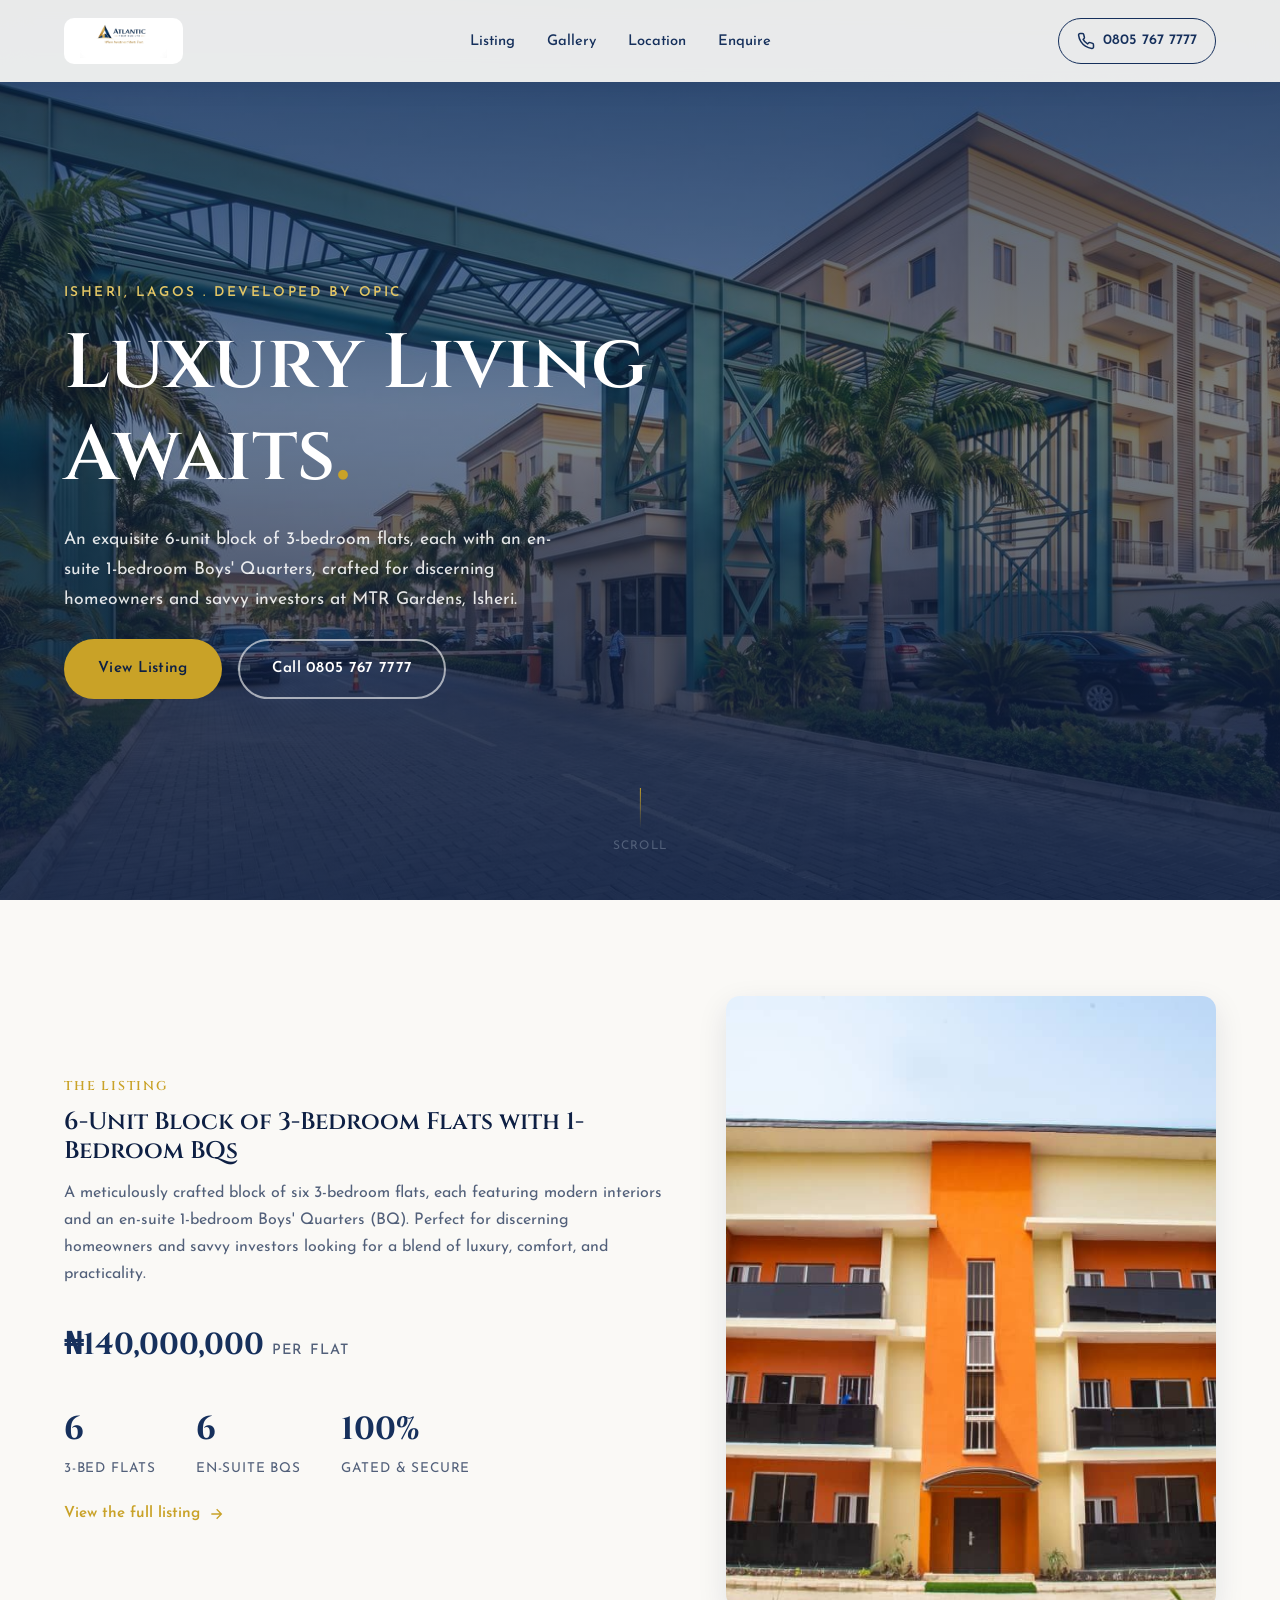
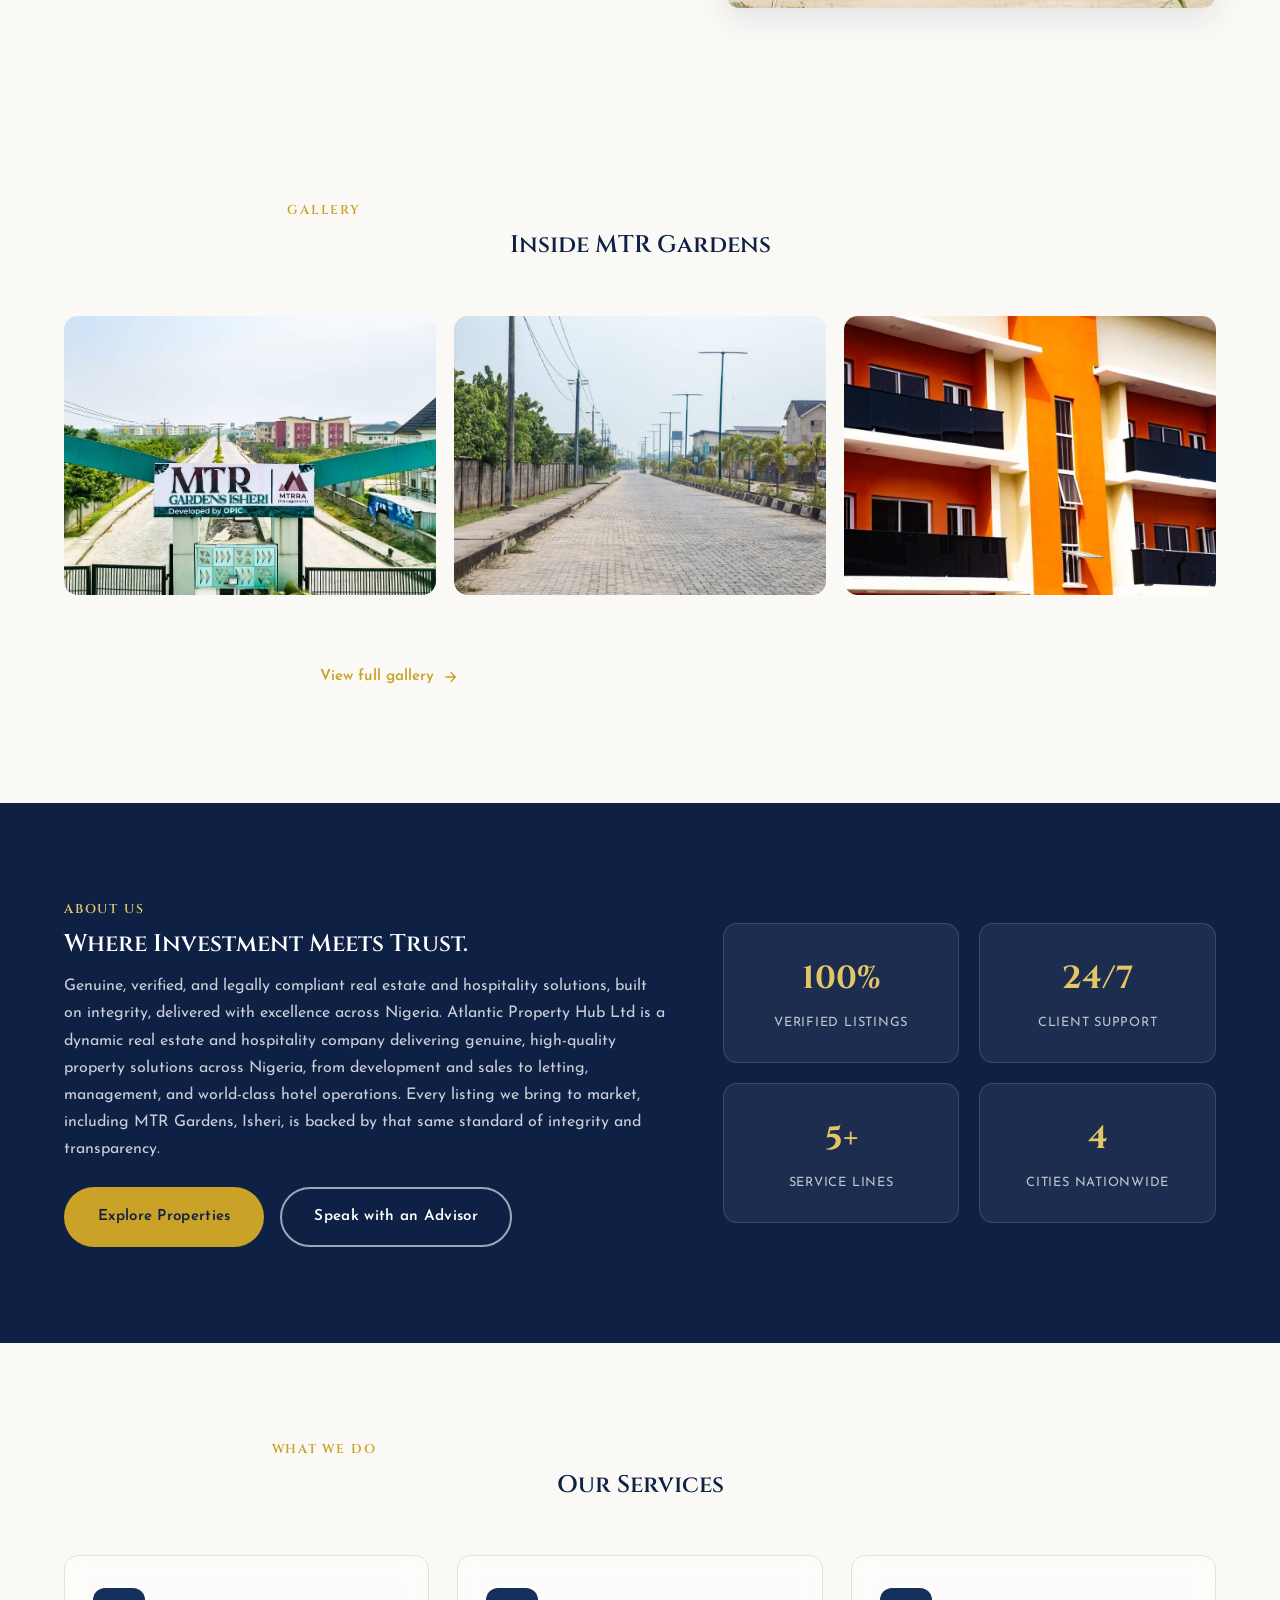
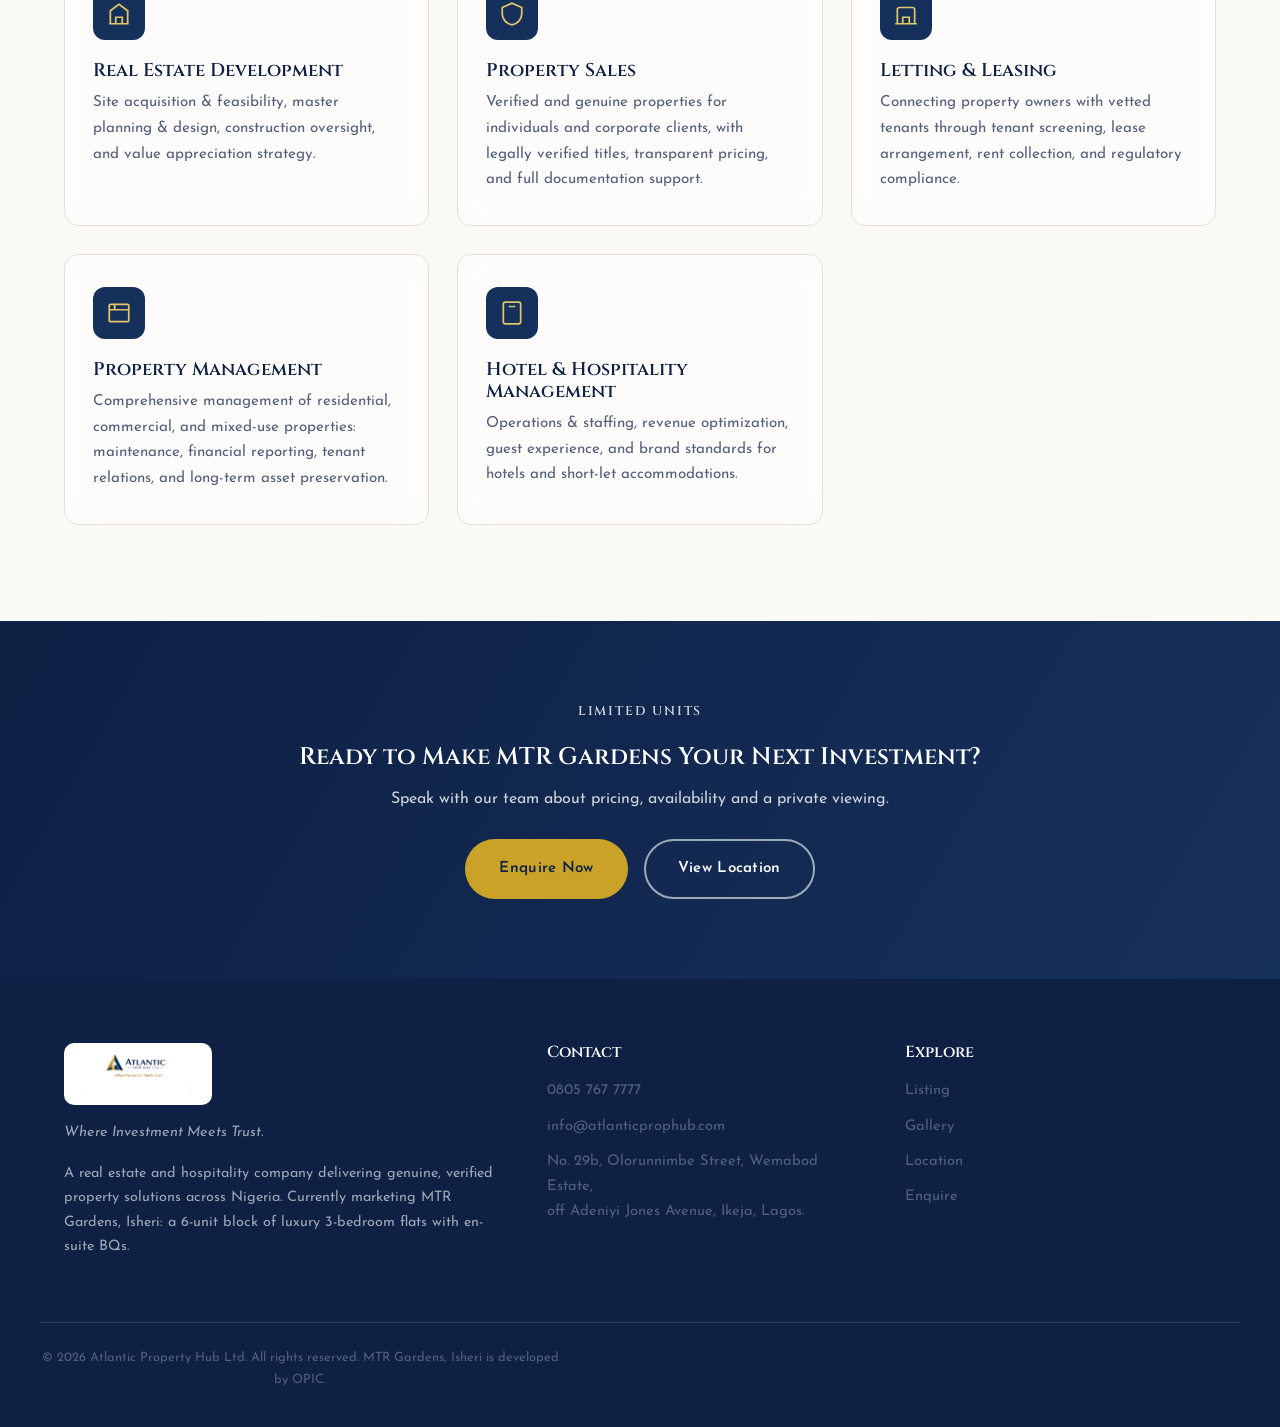
==== index.html @ 0d8df057 "Initial commit: MTR Gardens, Isheri listing site for Atlantic Property Hub Ltd Static HTML/CSS/JS re" ====
<!DOCTYPE html>
<html lang="en">
<head>
<meta charset="UTF-8">
<meta name="viewport" content="width=device-width, initial-scale=1.0">
<title>MTR Gardens, Isheri: Luxury 3-Bedroom Flats for Sale | Atlantic Property Hub Ltd</title>
<meta name="description" content="Exquisite 6-unit block of 3-bedroom flats with en-suite 1-bedroom BQs for sale at MTR Gardens, Isheri, Lagos. N140,000,000 per flat. Modern interiors, smart living features, secure gated estate.">
<link rel="preconnect" href="https://fonts.googleapis.com">
<link rel="preconnect" href="https://fonts.gstatic.com" crossorigin>
<link href="https://fonts.googleapis.com/css2?family=Cinzel:wght@400;500;600;700&family=Josefin+Sans:wght@300;400;500;600;700&display=swap" rel="stylesheet">
<link rel="stylesheet" href="css/styles.css">
</head>
<body>

<a class="skip-link" href="#main">Skip to content</a>

<header class="site-header" id="siteHeader">
  <div class="container header-inner">
    <a href="index.html" class="brand">
      <span class="brand-logo-chip">
        <img src="images/logo.png" alt="Atlantic Property Hub Ltd — Where Investment Meets Trust" class="brand-logo">
      </span>
    </a>

    <nav class="main-nav" id="mainNav" aria-label="Primary">
      <a href="listing.html">Listing</a>
      <a href="gallery.html">Gallery</a>
      <a href="location.html">Location</a>
      <a href="contact.html">Enquire</a>
    </nav>

    <div class="header-actions">
      <a href="tel:+2348057677777" class="phone-pill">
        <svg viewBox="0 0 24 24" width="18" height="18" fill="none" stroke="currentColor" stroke-width="2" stroke-linecap="round" stroke-linejoin="round" aria-hidden="true"><path d="M22 16.92v3a2 2 0 0 1-2.18 2 19.79 19.79 0 0 1-8.63-3.07 19.5 19.5 0 0 1-6-6 19.79 19.79 0 0 1-3.07-8.67A2 2 0 0 1 4.11 2h3a2 2 0 0 1 2 1.72c.127.96.362 1.903.7 2.81a2 2 0 0 1-.45 2.11L8.09 9.91a16 16 0 0 0 6 6l1.27-1.27a2 2 0 0 1 2.11-.45c.907.338 1.85.573 2.81.7A2 2 0 0 1 22 16.92z"/></svg>
        <span>0805 767 7777</span>
      </a>
      <button class="nav-toggle" id="navToggle" aria-expanded="false" aria-controls="mainNav" aria-label="Toggle menu">
        <span></span><span></span><span></span>
      </button>
    </div>
  </div>
</header>

<main id="main">
  <!-- HERO -->
  <section class="hero" id="top">
    <div class="hero-slides" id="heroSlides">
      <div class="hero-slide is-active" style="background-image:url('images/peoperty_1/gallery-1-entrance-gate.jpg')"></div>
      <div class="hero-slide" style="background-image:url('images/peoperty_1/gallery-5-building-facade.jpg')"></div>
      <div class="hero-slide" style="background-image:url('images/peoperty_1/gallery-3-street-view.jpg')"></div>
    </div>
    <div class="hero-overlay"></div>

    <div class="container hero-content">
      <p class="eyebrow reveal">Isheri, Lagos . Developed by OPIC</p>
      <h1 class="reveal">Luxury Living<br>Awaits<span class="accent-dot">.</span></h1>
      <p class="hero-sub reveal">
        An exquisite 6-unit block of 3-bedroom flats, each with an en-suite
        1-bedroom Boys' Quarters, crafted for discerning homeowners and
        savvy investors at MTR Gardens, Isheri.
      </p>
      <div class="hero-cta reveal">
        <a href="listing.html" class="btn btn-gold">View Listing</a>
        <a href="tel:+2348057677777" class="btn btn-ghost">Call 0805 767 7777</a>
      </div>
    </div>

    <div class="hero-scroll" aria-hidden="true">
      <span></span>
      <p>Scroll</p>
    </div>
  </section>

  <!-- LISTING TEASER -->
  <section class="section overview">
    <div class="container overview-grid">
      <div class="overview-copy reveal">
        <p class="kicker">The Listing</p>
        <h2>6-Unit Block of 3-Bedroom Flats with 1-Bedroom BQs</h2>
        <p>
          A meticulously crafted block of six 3-bedroom flats, each featuring
          modern interiors and an en-suite 1-bedroom Boys' Quarters (BQ).
          Perfect for discerning homeowners and savvy investors looking for a
          blend of luxury, comfort, and practicality.
        </p>
        <p class="price-tag">&#8358;140,000,000 <span>per flat</span></p>
        <div class="stat-row">
          <div class="stat"><span class="stat-num">6</span><span class="stat-label">3-Bed Flats</span></div>
          <div class="stat"><span class="stat-num">6</span><span class="stat-label">En-suite BQs</span></div>
          <div class="stat"><span class="stat-num">100%</span><span class="stat-label">Gated &amp; Secure</span></div>
        </div>
        <a href="listing.html" class="teaser-link">
          View the full listing
          <svg viewBox="0 0 24 24" fill="none" stroke="currentColor" stroke-width="2"><path d="M5 12h14M13 5l7 7-7 7"/></svg>
        </a>
      </div>
      <div class="overview-media reveal">
        <img src="images/peoperty_1/prop-05.jpg" alt="Front facade of the three-storey block of 3-bedroom flats" loading="lazy">
      </div>
    </div>
  </section>

  <!-- GALLERY TEASER -->
  <section class="section gallery">
    <div class="container">
      <p class="kicker center">Gallery</p>
      <h2 class="center reveal">Inside MTR Gardens</h2>

      <div class="teaser-gallery">
        <a href="gallery.html" class="reveal"><img src="images/peoperty_1/prop-01.jpg" alt="MTR Gardens, Isheri entrance gate, developed by OPIC" loading="lazy"></a>
        <a href="gallery.html" class="reveal"><img src="images/peoperty_1/prop-03.jpg" alt="Paved, interlocked estate street lined with palm trees and street lighting" loading="lazy"></a>
        <a href="gallery.html" class="reveal"><img src="images/peoperty_1/prop-04.jpg" alt="Close-up of orange and cream balconies with black glass balustrades" loading="lazy"></a>
      </div>
      <p class="section-footer-link">
        <a href="gallery.html" class="teaser-link">
          View full gallery
          <svg viewBox="0 0 24 24" fill="none" stroke="currentColor" stroke-width="2"><path d="M5 12h14M13 5l7 7-7 7"/></svg>
        </a>
      </p>
    </div>
  </section>

  <!-- ABOUT US -->
  <section class="section trust">
    <div class="container trust-grid">
      <div class="trust-copy reveal">
        <p class="kicker">About Us</p>
        <h2>Where Investment Meets Trust.</h2>
        <p>
          Genuine, verified, and legally compliant real estate and
          hospitality solutions, built on integrity, delivered with
          excellence across Nigeria. Atlantic Property Hub Ltd is a dynamic
          real estate and hospitality company delivering genuine,
          high-quality property solutions across Nigeria, from development
          and sales to letting, management, and world-class hotel
          operations. Every listing we bring to market, including MTR
          Gardens, Isheri, is backed by that same standard of integrity and
          transparency.
        </p>
        <div class="hero-cta">
          <a href="listing.html" class="btn btn-gold">Explore Properties</a>
          <a href="contact.html" class="btn btn-ghost">Speak with an Advisor</a>
        </div>
      </div>
      <div class="trust-stats reveal">
        <div class="trust-stat">
          <span class="trust-num">100%</span>
          <span class="trust-label">Verified Listings</span>
        </div>
        <div class="trust-stat">
          <span class="trust-num">24/7</span>
          <span class="trust-label">Client Support</span>
        </div>
        <div class="trust-stat">
          <span class="trust-num">5+</span>
          <span class="trust-label">Service Lines</span>
        </div>
        <div class="trust-stat">
          <span class="trust-num">4</span>
          <span class="trust-label">Cities Nationwide</span>
        </div>
      </div>
    </div>
  </section>

  <!-- SERVICES -->
  <section class="section services-section">
    <div class="container">
      <p class="kicker center">What We Do</p>
      <h2 class="center reveal">Our Services</h2>
      <div class="feature-grid">
        <article class="feature-card glass reveal">
          <span class="feature-icon" aria-hidden="true">
            <svg viewBox="0 0 24 24" fill="none" stroke="currentColor" stroke-width="1.6"><path d="M3 21h18M4 21V9l8-6 8 6v12M9 21v-6h6v6"/></svg>
          </span>
          <h3>Real Estate Development</h3>
          <p>Site acquisition &amp; feasibility, master planning &amp; design, construction oversight, and value appreciation strategy.</p>
        </article>
        <article class="feature-card glass reveal">
          <span class="feature-icon" aria-hidden="true">
            <svg viewBox="0 0 24 24" fill="none" stroke="currentColor" stroke-width="1.6"><path d="M12 2 3 6v6c0 5 4 9 9 10 5-1 9-5 9-10V6l-9-4Z"/></svg>
          </span>
          <h3>Property Sales</h3>
          <p>Verified and genuine properties for individuals and corporate clients, with legally verified titles, transparent pricing, and full documentation support.</p>
        </article>
        <article class="feature-card glass reveal">
          <span class="feature-icon" aria-hidden="true">
            <svg viewBox="0 0 24 24" fill="none" stroke="currentColor" stroke-width="1.6"><path d="M4 21V8a2 2 0 0 1 2-2h12a2 2 0 0 1 2 2v13M2 21h20M9 21v-6h6v6"/></svg>
          </span>
          <h3>Letting &amp; Leasing</h3>
          <p>Connecting property owners with vetted tenants through tenant screening, lease arrangement, rent collection, and regulatory compliance.</p>
        </article>
        <article class="feature-card glass reveal">
          <span class="feature-icon" aria-hidden="true">
            <svg viewBox="0 0 24 24" fill="none" stroke="currentColor" stroke-width="1.6"><rect x="3" y="4" width="18" height="16" rx="1"/><path d="M3 9h18M8 4v5"/></svg>
          </span>
          <h3>Property Management</h3>
          <p>Comprehensive management of residential, commercial, and mixed-use properties: maintenance, financial reporting, tenant relations, and long-term asset preservation.</p>
        </article>
        <article class="feature-card glass reveal">
          <span class="feature-icon" aria-hidden="true">
            <svg viewBox="0 0 24 24" fill="none" stroke="currentColor" stroke-width="1.6"><rect x="4" y="2" width="16" height="20" rx="2"/><path d="M12 18h.01M9 6h6"/></svg>
          </span>
          <h3>Hotel &amp; Hospitality Management</h3>
          <p>Operations &amp; staffing, revenue optimization, guest experience, and brand standards for hotels and short-let accommodations.</p>
        </article>
      </div>
    </div>
  </section>

  <!-- CTA BANNER -->
  <section class="cta-banner">
    <div class="container">
      <p class="kicker center">Limited Units</p>
      <h2 class="reveal">Ready to Make MTR Gardens Your Next Investment?</h2>
      <p>Speak with our team about pricing, availability and a private viewing.</p>
      <div class="hero-cta">
        <a href="contact.html" class="btn btn-gold">Enquire Now</a>
        <a href="location.html" class="btn btn-ghost">View Location</a>
      </div>
    </div>
  </section>

</main>

<footer class="site-footer">
  <div class="container footer-inner">
    <div class="footer-brand">
      <span class="brand-logo-chip">
        <img src="images/logo.png" alt="Atlantic Property Hub Ltd — Where Investment Meets Trust" class="brand-logo">
      </span>
      <p class="footer-tagline">Where Investment Meets Trust.</p>
      <p>A real estate and hospitality company delivering genuine, verified
        property solutions across Nigeria. Currently marketing MTR Gardens,
        Isheri: a 6-unit block of luxury 3-bedroom flats with en-suite BQs.</p>
    </div>
    <div class="footer-col">
      <h4>Contact</h4>
      <p><a href="tel:+2348057677777">0805 767 7777</a></p>
      <p><a href="mailto:info@atlanticprophub.com">info@atlanticprophub.com</a></p>
      <p>No. 29b, Olorunnimbe Street, Wemabod Estate,<br>off Adeniyi Jones Avenue, Ikeja, Lagos.</p>
    </div>
    <div class="footer-col">
      <h4>Explore</h4>
      <p><a href="listing.html">Listing</a></p>
      <p><a href="gallery.html">Gallery</a></p>
      <p><a href="location.html">Location</a></p>
      <p><a href="contact.html">Enquire</a></p>
    </div>
  </div>
  <div class="container footer-bottom">
    <p>&copy; <span id="year"></span> Atlantic Property Hub Ltd. All rights reserved. MTR Gardens, Isheri is developed by OPIC.</p>
  </div>
</footer>


<script src="js/main.js"></script>
</body>
</html>
---- css/styles.css ----
/* ============================================
   Atlantic Prop Hub Ltd — MTR Gardens, Isheri
   Design tokens: navy + gold, from company logo
   ============================================ */

:root {
  --navy: #16305C;
  --navy-deep: #0E2044;
  --navy-light: #24447D;
  --gold: #C9A227;
  --gold-light: #E3C665;
  --cream: #FAF9F6;
  --white: #FFFFFF;
  --ink: #14213D;
  --muted: #52607A;
  --border: #E4E1D8;

  --font-head: "Cinzel", serif;
  --font-body: "Josefin Sans", sans-serif;

  --radius: 14px;
  --shadow-soft: 0 10px 30px rgba(14, 32, 68, 0.10);
  --shadow-lift: 0 20px 50px rgba(14, 32, 68, 0.18);
  --dur: 250ms;
  --ease: cubic-bezier(0.4, 0, 0.2, 1);

  color-scheme: light;
}

@media (prefers-color-scheme: dark) {
  :root {
    --cream: #10182B;
    --ink: #F4F5F8;
    --muted: #AEB6C9;
    --border: #2A3554;
  }
}

/* ---------- Reset ---------- */
*, *::before, *::after { box-sizing: border-box; }
html { scroll-behavior: smooth; }
@media (prefers-reduced-motion: reduce) {
  html { scroll-behavior: auto; }
  *, *::before, *::after {
    animation-duration: 0.01ms !important;
    animation-iteration-count: 1 !important;
    transition-duration: 0.01ms !important;
    scroll-behavior: auto !important;
  }
}
body {
  margin: 0;
  font-family: var(--font-body);
  font-size: 16px;
  line-height: 1.7;
  color: var(--ink);
  background: var(--cream);
  -webkit-font-smoothing: antialiased;
}
img { max-width: 100%; display: block; }
a { color: inherit; text-decoration: none; }
button { font: inherit; cursor: pointer; }
h1, h2, h3, h4 {
  font-family: var(--font-head);
  font-weight: 600;
  line-height: 1.2;
  margin: 0 0 0.6em;
  color: var(--navy-deep);
}
@media (prefers-color-scheme: dark) {
  h1, h2, h3, h4 { color: var(--gold-light); }
}
p { margin: 0 0 1em; color: var(--muted); max-width: 65ch; }

.container {
  width: 100%;
  max-width: 1200px;
  margin: 0 auto;
  padding: 0 24px;
}
.section { padding: 96px 0; }
@media (max-width: 768px) { .section { padding: 64px 0; } }

.kicker {
  font-family: var(--font-head);
  text-transform: uppercase;
  letter-spacing: 0.14em;
  font-size: 0.8rem;
  color: var(--gold);
  font-weight: 600;
  margin-bottom: 0.75em;
}
.kicker.center { text-align: center; }
h2.center { text-align: center; max-width: 40ch; margin-left: auto; margin-right: auto; }

.skip-link {
  position: absolute; left: -999px; top: 0;
  background: var(--navy); color: var(--white);
  padding: 12px 20px; z-index: 200; border-radius: 0 0 8px 0;
}
.skip-link:focus { left: 0; }

:focus-visible {
  outline: 2px solid var(--gold);
  outline-offset: 3px;
}

/* ---------- Buttons ---------- */
.btn {
  display: inline-flex;
  align-items: center;
  justify-content: center;
  gap: 8px;
  padding: 15px 32px;
  border-radius: 999px;
  font-weight: 600;
  font-size: 0.95rem;
  letter-spacing: 0.02em;
  border: 2px solid transparent;
  transition: transform var(--dur) var(--ease), box-shadow var(--dur) var(--ease), background var(--dur) var(--ease), color var(--dur) var(--ease);
  min-height: 44px;
}
.btn-gold {
  background: var(--gold);
  color: var(--navy-deep);
}
.btn-gold:hover { background: var(--gold-light); transform: translateY(-2px); box-shadow: var(--shadow-lift); }
.btn-ghost {
  background: transparent;
  border-color: rgba(255,255,255,0.6);
  color: var(--white);
}
.btn-ghost:hover { background: rgba(255,255,255,0.12); transform: translateY(-2px); }
.btn-block { width: 100%; }

/* ---------- Header ---------- */
.site-header {
  position: fixed; inset: 0 0 auto 0;
  z-index: 100;
  padding: 18px 0;
  background: rgba(250, 249, 246, 0.92);
  backdrop-filter: blur(14px);
  -webkit-backdrop-filter: blur(14px);
  box-shadow: 0 2px 24px rgba(14,32,68,0.10);
  transition: box-shadow var(--dur) var(--ease);
}
.site-header.is-scrolled {
  padding: 10px 0;
  box-shadow: 0 2px 24px rgba(14,32,68,0.16);
}
@media (prefers-color-scheme: dark) {
  .site-header {
    background: rgba(16, 24, 43, 0.92);
    box-shadow: 0 2px 24px rgba(0,0,0,0.4);
    border-bottom: 1px solid rgba(255,255,255,0.08);
  }
}
.header-inner { display: flex; align-items: center; justify-content: space-between; gap: 24px; }

.brand { display: flex; align-items: center; gap: 10px; }
.brand-logo-chip {
  display: inline-flex;
  align-items: center;
  background: #fff;
  padding: 6px 16px;
  border-radius: 10px;
  transition: transform var(--dur) var(--ease), box-shadow var(--dur) var(--ease);
}
.brand:hover .brand-logo-chip { transform: translateY(-1px); box-shadow: var(--shadow-soft); }
.brand-logo { display: block; height: 34px; width: auto; }
.footer-brand .brand-logo-chip { padding: 10px 20px; }
.footer-brand .brand-logo { height: 42px; }

.main-nav { display: flex; gap: 32px; }
.main-nav a {
  font-size: 0.92rem;
  font-weight: 500;
  color: var(--navy);
  position: relative;
  padding: 4px 0;
  transition: color var(--dur) var(--ease);
}
.main-nav a:hover,
.main-nav a:focus-visible,
.main-nav a.is-active { color: var(--gold); }
.main-nav a::after {
  content: "";
  position: absolute; left: 0; bottom: -2px;
  width: 100%; height: 2px; background: var(--gold);
  transform: scaleX(0);
  transform-origin: left;
  transition: transform var(--dur) var(--ease);
}
.main-nav a:hover::after,
.main-nav a:focus-visible::after,
.main-nav a.is-active::after { transform: scaleX(1); }

.header-actions { display: flex; align-items: center; gap: 16px; }
.phone-pill {
  display: flex; align-items: center; gap: 8px;
  padding: 10px 18px;
  border-radius: 999px;
  border: 1.5px solid var(--navy);
  color: var(--navy);
  font-size: 0.9rem;
  font-weight: 600;
  transition: background var(--dur) var(--ease), border-color var(--dur) var(--ease), color var(--dur) var(--ease);
}
.phone-pill:hover { background: var(--gold); border-color: var(--gold); color: var(--navy-deep); }

.nav-toggle {
  display: none;
  flex-direction: column;
  gap: 5px;
  background: none;
  border: none;
  padding: 8px;
  min-width: 44px; min-height: 44px;
  align-items: center;
  justify-content: center;
}
.nav-toggle span {
  display: block;
  width: 24px; height: 2px;
  background: var(--navy);
  transition: transform var(--dur) var(--ease), opacity var(--dur) var(--ease), background var(--dur) var(--ease);
}
.nav-toggle:hover span { background: var(--gold); }

/* Dark-mode header contrast: light text on the dark navy bar */
@media (prefers-color-scheme: dark) {
  .main-nav a { color: #EDEFF5; }
  .main-nav a:hover,
  .main-nav a:focus-visible,
  .main-nav a.is-active { color: var(--gold-light); }
  .main-nav a::after { background: var(--gold-light); }
  .phone-pill { border-color: rgba(255,255,255,0.45); color: #EDEFF5; }
  .phone-pill:hover { background: var(--gold); border-color: var(--gold); color: var(--navy-deep); }
  .nav-toggle span { background: #EDEFF5; }
  .nav-toggle:hover span { background: var(--gold-light); }
}

@media (max-width: 860px) {
  .main-nav {
    position: fixed; inset: 0 0 0 auto;
    width: min(320px, 80vw);
    height: 100vh;
    background: var(--navy-deep);
    flex-direction: column;
    padding: 100px 32px 32px;
    gap: 24px;
    transform: translateX(100%);
    transition: transform var(--dur) var(--ease);
  }
  .main-nav.is-open { transform: translateX(0); }
  .main-nav a { color: var(--white); font-size: 1.1rem; }
  .nav-toggle { display: flex; }
  .phone-pill span { display: none; }
}
.nav-toggle[aria-expanded="true"] span:nth-child(1) { transform: translateY(7px) rotate(45deg); }
.nav-toggle[aria-expanded="true"] span:nth-child(2) { opacity: 0; }
.nav-toggle[aria-expanded="true"] span:nth-child(3) { transform: translateY(-7px) rotate(-45deg); }

/* ---------- Hero ---------- */
.hero {
  position: relative;
  min-height: 100vh;
  display: flex;
  align-items: center;
  overflow: hidden;
  color: var(--white);
}
.hero-slides { position: absolute; inset: 0; }
.hero-slide {
  position: absolute; inset: 0;
  background-size: cover;
  background-position: center;
  opacity: 0;
  transition: opacity 1200ms ease;
}
.hero-slide.is-active { opacity: 1; }
.hero-overlay {
  position: absolute; inset: 0;
  background: linear-gradient(180deg, rgba(14,32,68,0.75) 0%, rgba(14,32,68,0.55) 45%, rgba(14,32,68,0.85) 100%);
}
.hero-content { position: relative; z-index: 2; padding-top: 80px; }
.eyebrow {
  text-transform: uppercase;
  letter-spacing: 0.18em;
  font-size: 0.85rem;
  color: var(--gold-light);
  font-weight: 600;
}
.hero h1 {
  color: var(--white);
  font-size: clamp(2.6rem, 6vw, 5rem);
  margin-bottom: 0.3em;
}
.accent-dot { color: var(--gold); }
.hero-sub { color: rgba(255,255,255,0.88); font-size: 1.1rem; max-width: 46ch; }
.hero-cta { display: flex; gap: 16px; flex-wrap: wrap; margin-top: 1.5em; }

.hero-scroll {
  position: absolute; bottom: 32px; left: 50%;
  transform: translateX(-50%);
  display: flex; flex-direction: column; align-items: center; gap: 8px;
  color: rgba(255,255,255,0.8);
  font-size: 0.75rem; letter-spacing: 0.1em; text-transform: uppercase;
  z-index: 2;
}
.hero-scroll span {
  width: 1px; height: 40px;
  background: linear-gradient(to bottom, var(--gold), transparent);
  animation: scrollPulse 2s infinite;
}
@keyframes scrollPulse {
  0%, 100% { opacity: 0.3; }
  50% { opacity: 1; }
}

/* ---------- Reveal-on-scroll ---------- */
.reveal {
  opacity: 0;
  transform: translateY(24px);
  transition: opacity 700ms var(--ease), transform 700ms var(--ease);
}
.reveal.in-view { opacity: 1; transform: translateY(0); }
.hero .reveal { transition-delay: 120ms; }

/* ---------- Overview ---------- */
.overview-grid {
  display: grid;
  grid-template-columns: 1.1fr 0.9fr;
  gap: 64px;
  align-items: center;
}
.stat-row { display: flex; gap: 40px; margin-top: 2em; }
.stat { display: flex; flex-direction: column; }
.stat-num { font-family: var(--font-head); font-size: 2rem; color: var(--navy); font-weight: 700; }
@media (prefers-color-scheme: dark) { .stat-num { color: var(--gold-light); } }
.stat-label { font-size: 0.85rem; color: var(--muted); text-transform: uppercase; letter-spacing: 0.06em; }
.overview-media img {
  border-radius: var(--radius);
  box-shadow: var(--shadow-soft);
  aspect-ratio: 4/5;
  object-fit: cover;
  width: 100%;
}
@media (max-width: 900px) {
  .overview-grid { grid-template-columns: 1fr; gap: 40px; }
  .overview-media { order: -1; }
}

/* ---------- Price ---------- */
.price-tag {
  font-family: var(--font-head);
  font-size: 1.9rem;
  font-weight: 700;
  color: var(--navy);
  margin: 1em 0 0;
}
.price-tag span {
  font-family: var(--font-body);
  font-size: 0.9rem;
  font-weight: 500;
  color: var(--muted);
  text-transform: uppercase;
  letter-spacing: 0.08em;
}
@media (prefers-color-scheme: dark) { .price-tag { color: var(--gold-light); } }

/* ---------- Listing page ---------- */
.listing-intro { padding-bottom: 0; }
.listing-price-bar {
  display: flex;
  align-items: center;
  justify-content: space-between;
  flex-wrap: wrap;
  gap: 24px;
  padding: 28px 32px;
  border-radius: var(--radius);
  background: rgba(201, 162, 39, 0.10);
  border: 1px solid rgba(201, 162, 39, 0.35);
  margin-bottom: 40px;
}
.price-label {
  font-size: 0.78rem; text-transform: uppercase; letter-spacing: 0.12em;
  color: var(--gold); font-weight: 600; margin: 0 0 4px;
}
.price-value {
  font-family: var(--font-head); font-size: 2rem; font-weight: 700;
  color: var(--navy); margin: 0;
}
.price-value span {
  font-family: var(--font-body); font-size: 0.9rem; font-weight: 500;
  color: var(--muted); text-transform: uppercase; letter-spacing: 0.08em;
}
@media (prefers-color-scheme: dark) { .price-value { color: var(--gold-light); } }
.listing-lede p { font-size: 1.08rem; }
.listing-body {
  display: grid;
  grid-template-columns: 1fr 1fr;
  gap: 56px;
  align-items: start;
}
@media (max-width: 900px) {
  .listing-body { grid-template-columns: 1fr; gap: 36px; }
}
@media (max-width: 560px) {
  .listing-price-bar { flex-direction: column; align-items: flex-start; }
  .listing-price-bar .btn { width: 100%; }
}

/* ---------- Carousel ---------- */
.carousel {
  position: relative;
  border-radius: var(--radius);
  overflow: hidden;
  box-shadow: var(--shadow-soft);
  aspect-ratio: 4 / 3;
  background: var(--navy-deep);
  cursor: pointer;
  user-select: none;
}
.carousel-track {
  display: flex;
  height: 100%;
  transition: transform 500ms var(--ease);
  will-change: transform;
}
.carousel-slide {
  min-width: 100%;
  width: 100%;
  height: 100%;
  object-fit: cover;
  flex-shrink: 0;
}
.carousel-btn {
  position: absolute;
  top: 50%;
  transform: translateY(-50%);
  width: 44px;
  height: 44px;
  border-radius: 50%;
  background: rgba(14, 32, 68, 0.55);
  color: #fff;
  border: 1px solid rgba(255, 255, 255, 0.35);
  display: flex;
  align-items: center;
  justify-content: center;
  backdrop-filter: blur(4px);
  -webkit-backdrop-filter: blur(4px);
  transition: background var(--dur) var(--ease), color var(--dur) var(--ease);
  z-index: 2;
}
.carousel-btn svg { width: 22px; height: 22px; }
.carousel-btn.carousel-prev { left: 12px; }
.carousel-btn.carousel-next { right: 12px; }
.carousel-btn:hover { background: var(--gold); color: var(--navy-deep); }
.carousel-dots {
  position: absolute;
  bottom: 14px;
  left: 50%;
  transform: translateX(-50%);
  display: flex;
  gap: 8px;
  z-index: 2;
}
.carousel-dot {
  width: 8px;
  height: 8px;
  border-radius: 999px;
  background: rgba(255, 255, 255, 0.5);
  border: none;
  padding: 0;
  cursor: pointer;
  transition: background var(--dur) var(--ease), width var(--dur) var(--ease);
}
.carousel-dot.is-active { background: var(--gold); width: 22px; }
.carousel-count {
  position: absolute;
  top: 12px;
  right: 12px;
  padding: 4px 12px;
  border-radius: 999px;
  background: rgba(14, 32, 68, 0.6);
  color: #fff;
  font-size: 0.78rem;
  font-weight: 600;
  letter-spacing: 0.04em;
  z-index: 2;
  font-variant-numeric: tabular-nums;
}

/* ---------- Features ---------- */
.feature-grid {
  display: grid;
  grid-template-columns: repeat(3, 1fr);
  gap: 28px;
  margin-top: 56px;
}
.feature-card {
  padding: 32px 28px;
  border-radius: var(--radius);
  border: 1px solid var(--border);
  background: rgba(255,255,255,0.6);
  transition: transform var(--dur) var(--ease), box-shadow var(--dur) var(--ease), border-color var(--dur) var(--ease);
}
.feature-card.glass {
  background: rgba(255,255,255,0.55);
  backdrop-filter: blur(14px);
  -webkit-backdrop-filter: blur(14px);
}
@media (prefers-color-scheme: dark) {
  .feature-card.glass { background: rgba(255,255,255,0.06); }
}
.feature-card:hover {
  transform: translateY(-6px);
  box-shadow: var(--shadow-lift);
  border-color: var(--gold);
}
.feature-icon {
  display: inline-flex;
  width: 52px; height: 52px;
  align-items: center; justify-content: center;
  border-radius: 12px;
  background: var(--navy);
  color: var(--gold-light);
  margin-bottom: 20px;
}
.feature-icon svg { width: 26px; height: 26px; }
.feature-card h3 { font-size: 1.15rem; margin-bottom: 0.4em; }
.feature-card p { margin: 0; font-size: 0.95rem; }
@media (max-width: 900px) { .feature-grid { grid-template-columns: repeat(2, 1fr); } }
@media (max-width: 560px) { .feature-grid { grid-template-columns: 1fr; } }

/* ---------- Gallery ---------- */
.gallery-grid {
  display: grid;
  grid-template-columns: repeat(4, 1fr);
  grid-auto-rows: 220px;
  gap: 18px;
  margin-top: 56px;
}
.gallery-item {
  position: relative;
  border: none;
  padding: 0;
  border-radius: var(--radius);
  overflow: hidden;
  background: var(--navy);
  min-height: 44px;
}
.gallery-item.span-2 { grid-column: span 2; grid-row: span 2; }
.gallery-item img {
  width: 100%; height: 100%; object-fit: cover;
  transition: transform 500ms var(--ease);
}
.gallery-item::after {
  content: "";
  position: absolute; inset: 0;
  background: linear-gradient(to top, rgba(14,32,68,0.55), transparent 50%);
  opacity: 0;
  transition: opacity var(--dur) var(--ease);
}
.gallery-item:hover img { transform: scale(1.06); }
.gallery-item:hover::after { opacity: 1; }

@media (max-width: 900px) {
  .gallery-grid { grid-template-columns: repeat(2, 1fr); grid-auto-rows: 180px; }
  .gallery-item.span-2 { grid-column: span 2; grid-row: span 1; }
}

/* Lightbox */
.lightbox {
  position: fixed; inset: 0; z-index: 300;
  background: rgba(14,32,68,0.92);
  display: flex; align-items: center; justify-content: center;
  padding: 40px;
}
.lightbox[hidden] { display: none; }
.lightbox img { max-width: 100%; max-height: 90vh; border-radius: 8px; box-shadow: var(--shadow-lift); }
.lightbox-close {
  position: absolute; top: 24px; right: 24px;
  width: 48px; height: 48px;
  border-radius: 50%;
  background: rgba(255,255,255,0.1);
  color: var(--white);
  border: 1px solid rgba(255,255,255,0.3);
  font-size: 1.8rem;
  line-height: 1;
  transition: background var(--dur) var(--ease);
}
.lightbox-close:hover { background: var(--gold); color: var(--navy-deep); }

/* ---------- Location ---------- */
.location-grid { display: grid; grid-template-columns: 1fr 1fr; gap: 56px; align-items: center; }
.location-list { list-style: none; padding: 0; margin: 1.5em 0 0; display: flex; flex-direction: column; gap: 12px; }
.location-list li {
  position: relative; padding-left: 28px;
  color: var(--ink); font-weight: 500;
}
.location-list li::before {
  content: "";
  position: absolute; left: 0; top: 6px;
  width: 14px; height: 14px;
  background: var(--gold);
  clip-path: polygon(50% 0%, 100% 38%, 82% 100%, 18% 100%, 0% 38%);
}
.location-map {
  border-radius: var(--radius);
  overflow: hidden;
  box-shadow: var(--shadow-soft);
  aspect-ratio: 4/3;
}
.location-map iframe { width: 100%; height: 100%; border: 0; }
@media (max-width: 900px) { .location-grid { grid-template-columns: 1fr; gap: 32px; } }

/* ---------- Trust (Why Atlantic Property Hub) ---------- */
.trust { background: var(--navy-deep); color: var(--white); }
.trust .kicker { color: var(--gold-light); }
.trust h2 { color: var(--white); }
.trust p { color: rgba(255, 255, 255, 0.78); }
.trust-grid {
  display: grid;
  grid-template-columns: 1.1fr 0.9fr;
  gap: 56px;
  align-items: center;
}
.trust-stats {
  display: grid;
  grid-template-columns: repeat(2, 1fr);
  gap: 20px;
}
.trust-stat {
  padding: 28px 20px;
  border-radius: var(--radius);
  background: rgba(255, 255, 255, 0.06);
  border: 1px solid rgba(255, 255, 255, 0.14);
  text-align: center;
  transition: transform var(--dur) var(--ease), border-color var(--dur) var(--ease);
}
.trust-stat:hover { transform: translateY(-4px); border-color: var(--gold); }
.trust-num {
  display: block;
  font-family: var(--font-head);
  font-size: 2rem;
  font-weight: 700;
  color: var(--gold-light);
  font-variant-numeric: tabular-nums;
}
.trust-label {
  display: block;
  margin-top: 6px;
  font-size: 0.8rem;
  text-transform: uppercase;
  letter-spacing: 0.06em;
  color: rgba(255, 255, 255, 0.72);
}
@media (max-width: 900px) {
  .trust-grid { grid-template-columns: 1fr; gap: 32px; }
}
@media (max-width: 480px) {
  .trust-stats { grid-template-columns: 1fr 1fr; }
}

/* ---------- Contact ---------- */
.contact { background: var(--navy-deep); color: var(--white); }
.contact .kicker { color: var(--gold-light); }
.contact h2 { color: var(--white); }
.contact p { color: rgba(255,255,255,0.75); }
.contact-grid { display: grid; grid-template-columns: 1fr 1fr; gap: 64px; align-items: start; }
.contact-details { display: flex; flex-direction: column; gap: 20px; margin-top: 2em; }
.contact-detail { display: flex; align-items: flex-start; gap: 14px; }
.contact-detail svg { width: 22px; height: 22px; flex-shrink: 0; color: var(--gold); margin-top: 2px; }
.contact-detail a { font-weight: 600; }
.contact-detail a:hover { color: var(--gold-light); }
.contact-detail span { color: rgba(255,255,255,0.8); }

.enquiry-form {
  background: rgba(255,255,255,0.06);
  border: 1px solid rgba(255,255,255,0.15);
  border-radius: var(--radius);
  padding: 40px;
  backdrop-filter: blur(10px);
}
.form-row { display: flex; flex-direction: column; margin-bottom: 20px; }
.form-row label { font-size: 0.85rem; font-weight: 600; margin-bottom: 8px; color: rgba(255,255,255,0.85); }
.form-row input, .form-row textarea {
  padding: 13px 16px;
  border-radius: 10px;
  border: 1.5px solid rgba(255,255,255,0.25);
  background: rgba(255,255,255,0.05);
  color: var(--white);
  font-family: var(--font-body);
  font-size: 1rem;
  min-height: 44px;
  transition: border-color var(--dur) var(--ease), background var(--dur) var(--ease);
}
.form-row textarea { resize: vertical; min-height: 100px; }
.form-row input:focus, .form-row textarea:focus {
  outline: none;
  border-color: var(--gold);
  background: rgba(255,255,255,0.08);
}
.form-row input:invalid[data-touched="true"] { border-color: #E27070; }
.form-error {
  color: #F0A6A6;
  font-size: 0.8rem;
  min-height: 1.2em;
  margin-top: 6px;
}
.form-status { margin-top: 16px; font-weight: 600; min-height: 1.4em; }
.form-status.success { color: var(--gold-light); }
.form-status.error { color: #F0A6A6; }
@media (max-width: 900px) { .contact-grid { grid-template-columns: 1fr; gap: 40px; } }

/* ---------- Footer ---------- */
.site-footer { background: var(--navy-deep); color: rgba(255,255,255,0.7); padding-top: 64px; }
.footer-inner {
  display: grid;
  grid-template-columns: 1.4fr 1fr 1fr;
  gap: 48px;
  padding-bottom: 48px;
  border-bottom: 1px solid rgba(255,255,255,0.12);
}
.footer-brand { display: flex; flex-direction: column; align-items: flex-start; gap: 4px; }
.footer-tagline { font-style: italic; color: var(--gold-light); margin: 8px 0 0; font-size: 0.9rem; }
.footer-brand p { color: rgba(255,255,255,0.6); font-size: 0.9rem; margin-top: 12px; }
.footer-col h4 { color: var(--white); font-size: 1rem; margin-bottom: 1em; }
.footer-col p { margin-bottom: 0.7em; font-size: 0.92rem; }
.footer-col a:hover { color: var(--gold-light); }
.footer-bottom { padding: 24px 0; text-align: center; font-size: 0.8rem; color: rgba(255,255,255,0.5); }
@media (max-width: 760px) { .footer-inner { grid-template-columns: 1fr; gap: 32px; } }

/* ---------- Page hero (subpages) ---------- */
.page-hero {
  position: relative;
  padding: 168px 0 80px;
  color: var(--white);
  background: linear-gradient(180deg, rgba(14,32,68,0.90), rgba(14,32,68,0.86)),
              url('../images/gallery-5-building-facade.jpg') center/cover;
}
.page-hero .kicker { color: var(--gold-light); }
.page-hero h1 { color: var(--white); margin-bottom: 0.25em; }
.page-hero p { color: rgba(255,255,255,0.82); max-width: 60ch; margin-bottom: 0; }
.breadcrumb {
  display: flex; align-items: center; gap: 8px;
  font-size: 0.82rem; color: rgba(255,255,255,0.6);
  margin-bottom: 1.25em; text-transform: uppercase; letter-spacing: 0.06em;
}
.breadcrumb a { color: var(--gold-light); }
.breadcrumb a:hover { text-decoration: underline; }

/* ---------- Home teasers ---------- */
.teaser-link {
  display: inline-flex; align-items: center; gap: 8px;
  color: var(--gold); font-weight: 600; font-size: 0.95rem;
  margin-top: 1.4em;
  transition: gap var(--dur) var(--ease), color var(--dur) var(--ease);
}
.teaser-link svg { width: 16px; height: 16px; }
.teaser-link:hover { gap: 13px; color: var(--gold-light); }

.teaser-grid {
  display: grid;
  grid-template-columns: repeat(3, 1fr);
  gap: 28px;
  margin-top: 56px;
}
@media (max-width: 900px) { .teaser-grid { grid-template-columns: 1fr; } }

.teaser-gallery {
  display: grid;
  grid-template-columns: repeat(3, 1fr);
  gap: 18px;
  margin-top: 56px;
}
.teaser-gallery a {
  display: block;
  border-radius: var(--radius);
  overflow: hidden;
  aspect-ratio: 4/3;
  position: relative;
}
.teaser-gallery img {
  width: 100%; height: 100%; object-fit: cover;
  transition: transform 500ms var(--ease);
}
.teaser-gallery a:hover img { transform: scale(1.06); }
@media (max-width: 700px) { .teaser-gallery { grid-template-columns: 1fr; } }

.section-footer-link { text-align: center; margin-top: 48px; }

/* ---------- CTA banner ---------- */
.cta-banner {
  background: linear-gradient(120deg, var(--navy-deep), var(--navy));
  color: var(--white);
  text-align: center;
  padding: 80px 0;
}
.cta-banner h2 { color: var(--white); }
.cta-banner p { color: rgba(255,255,255,0.8); margin: 0 auto 1.6em; }
.cta-banner .hero-cta { justify-content: center; }
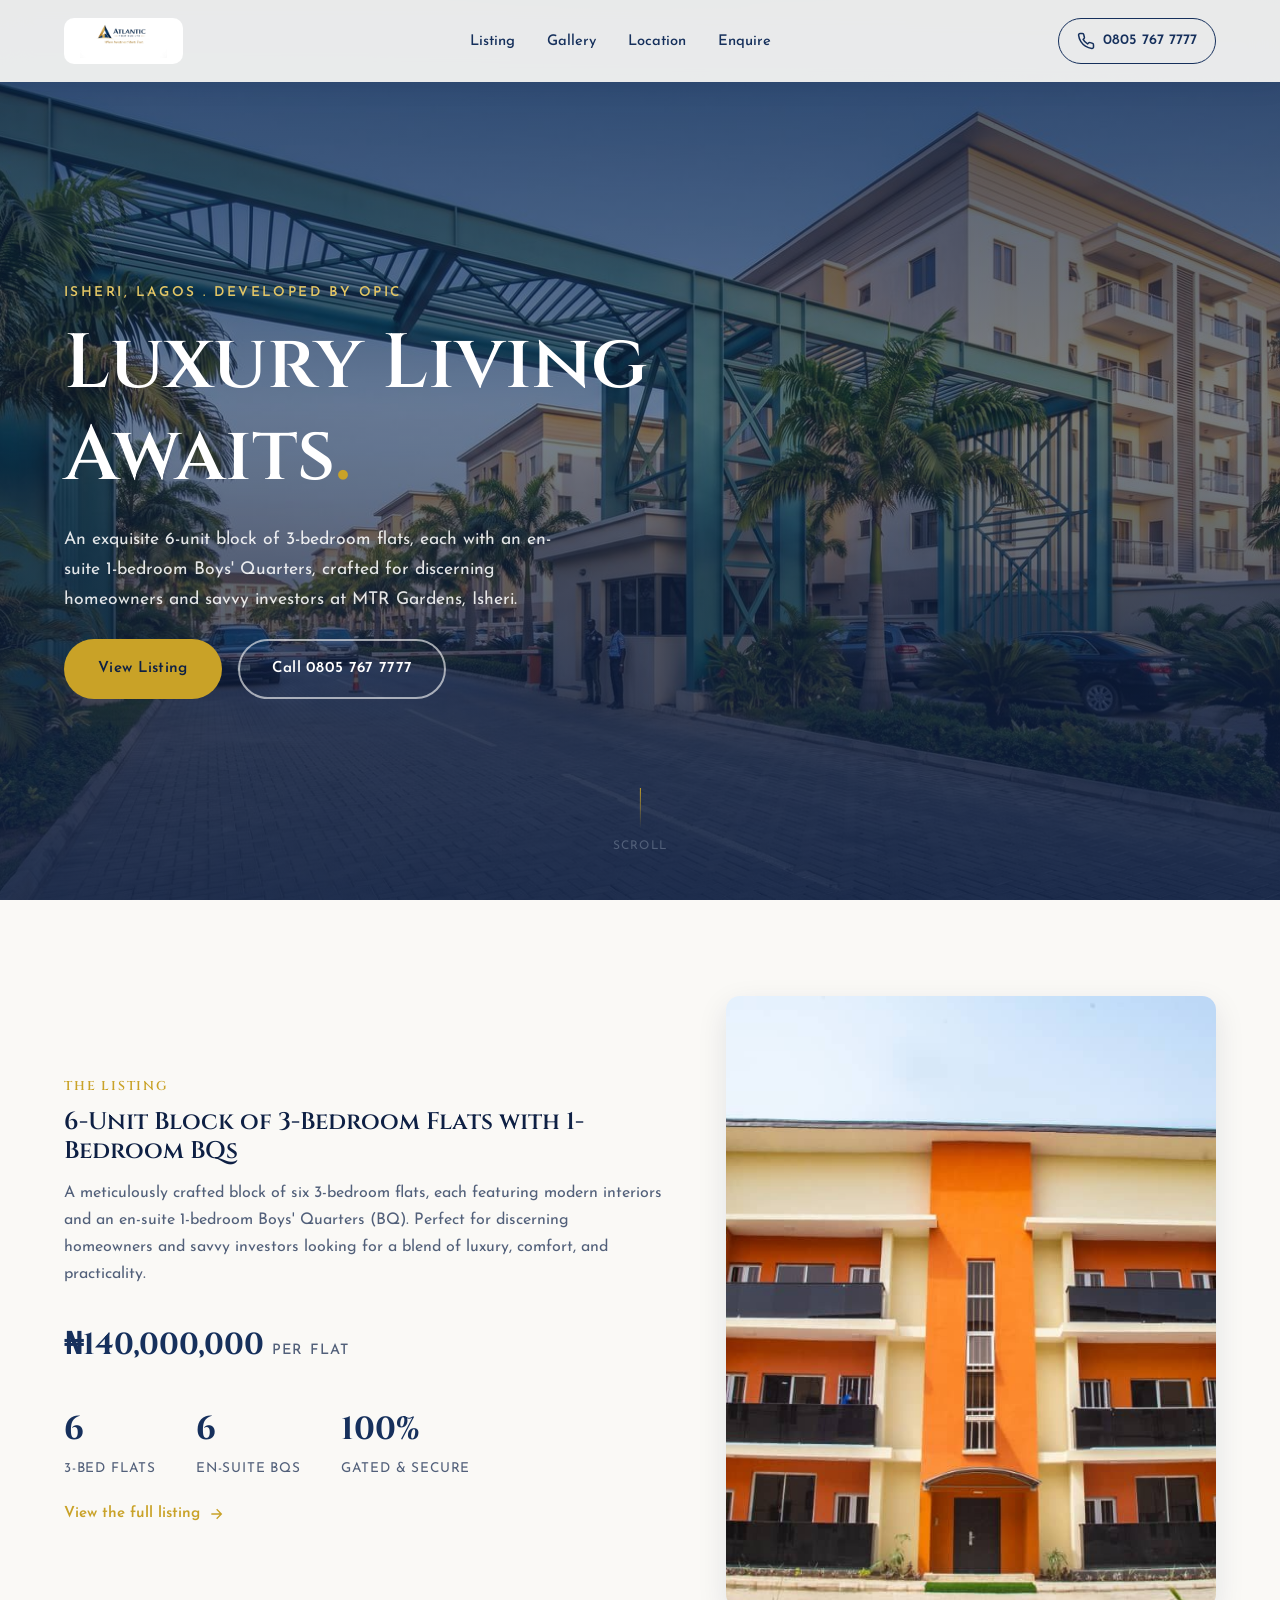
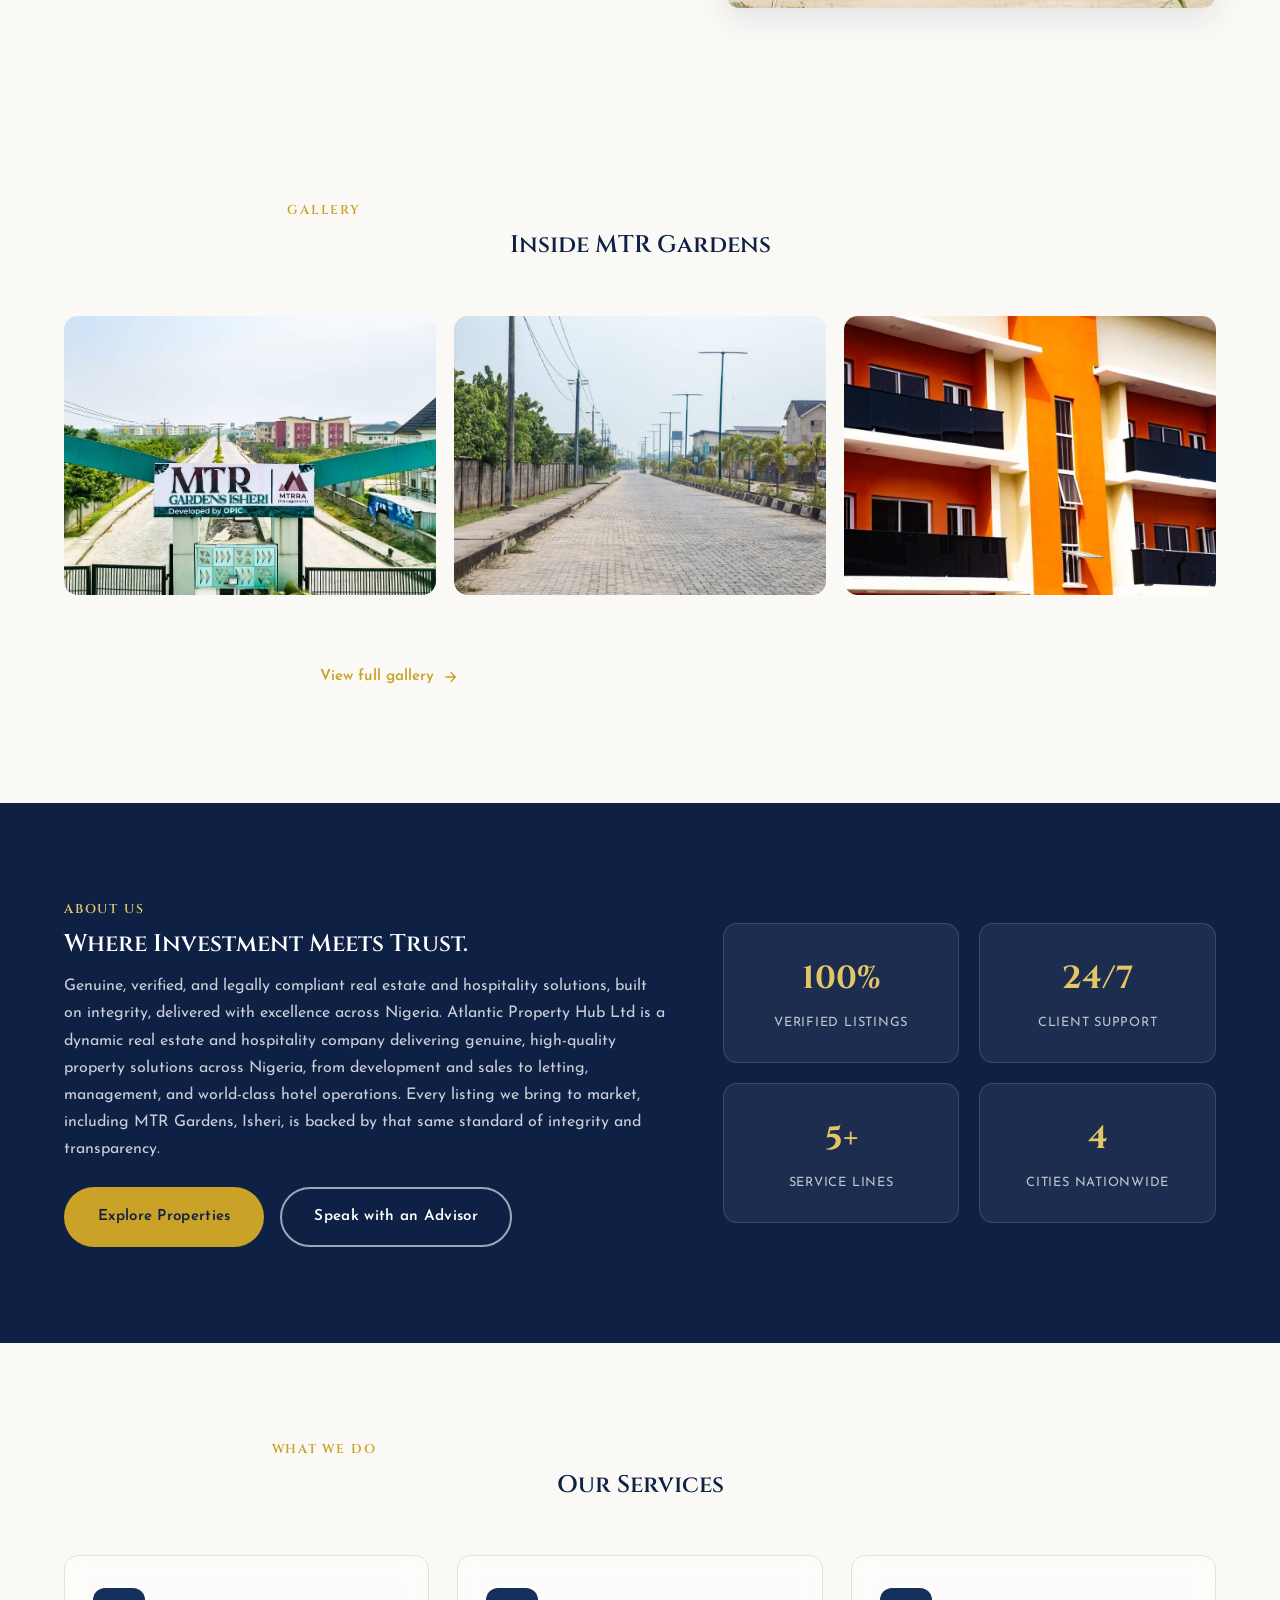
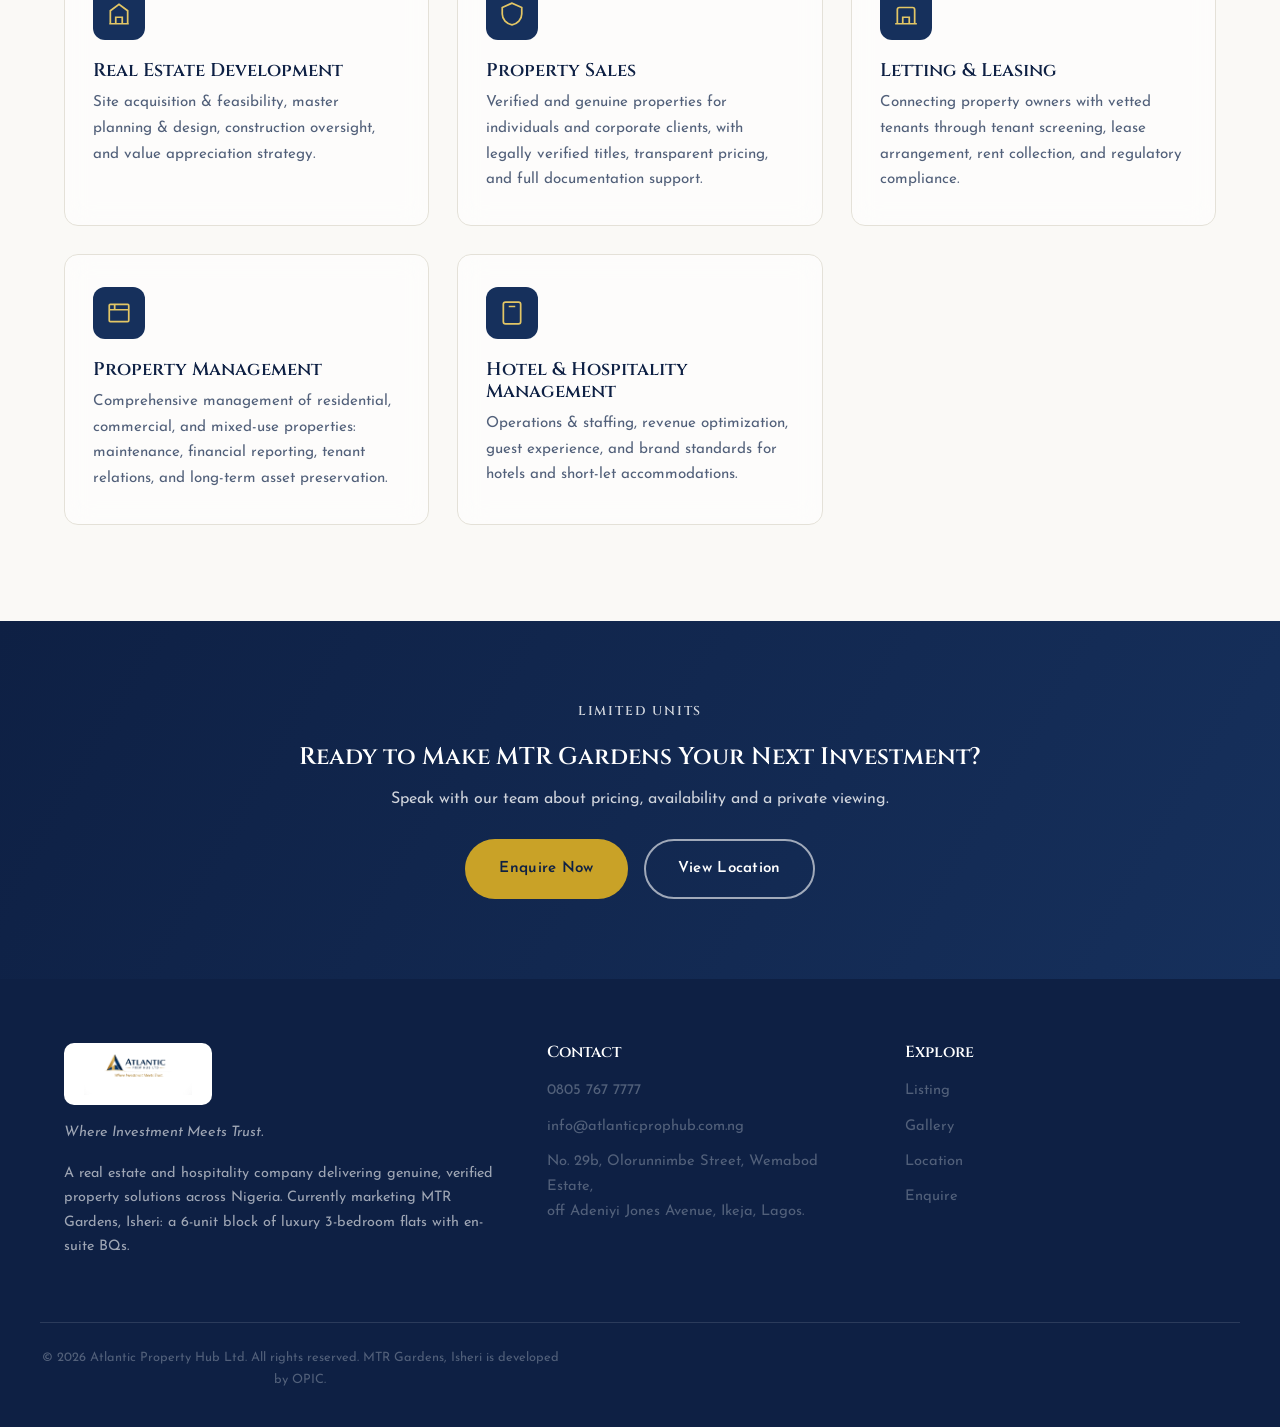
==== commit 0abc52d0: "Update contact email to info@atlanticprophub.com.ng Corrects the placeholder email domain across all" ====
--- a/index.html
+++ b/index.html
@@ -237,7 +237,7 @@
     <div class="footer-col">
       <h4>Contact</h4>
       <p><a href="tel:+2348057677777">0805 767 7777</a></p>
-      <p><a href="mailto:info@atlanticprophub.com">info@atlanticprophub.com</a></p>
+      <p><a href="mailto:info@atlanticprophub.com.ng">info@atlanticprophub.com.ng</a></p>
       <p>No. 29b, Olorunnimbe Street, Wemabod Estate,<br>off Adeniyi Jones Avenue, Ikeja, Lagos.</p>
     </div>
     <div class="footer-col">
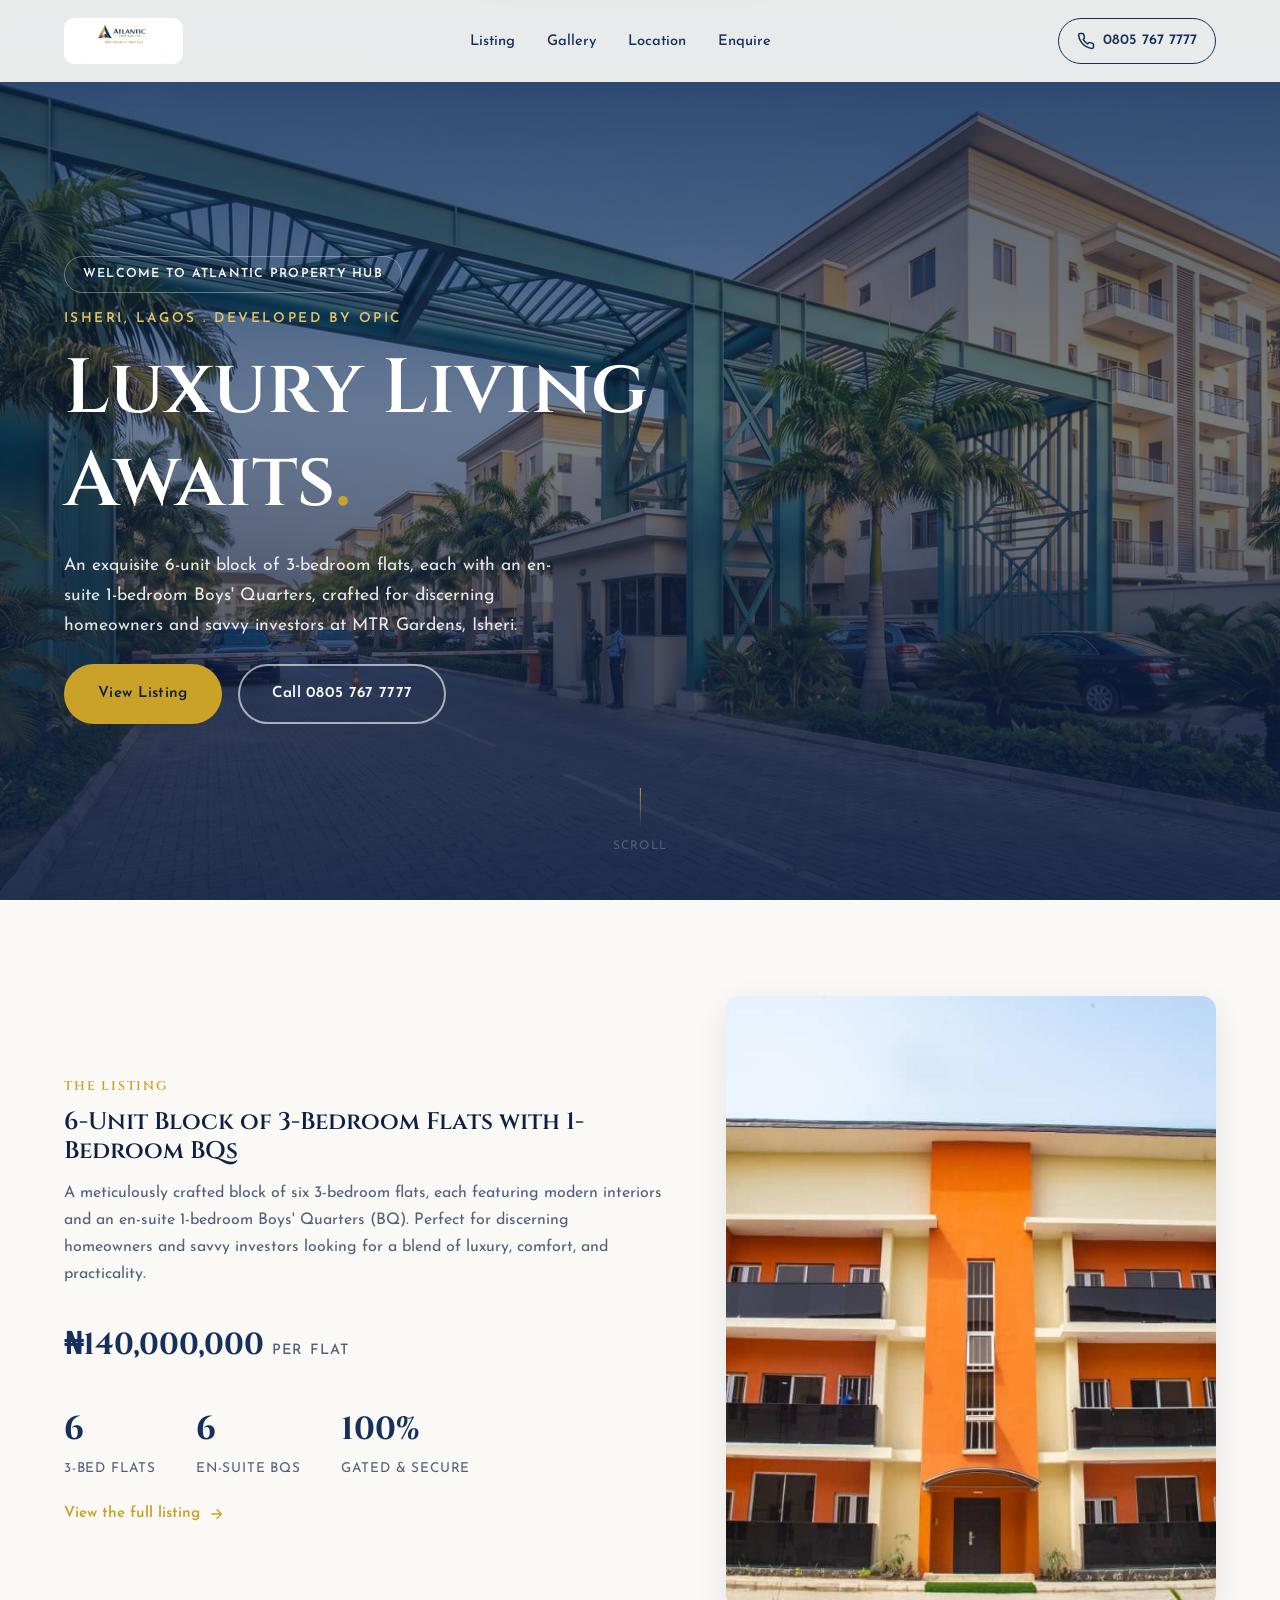
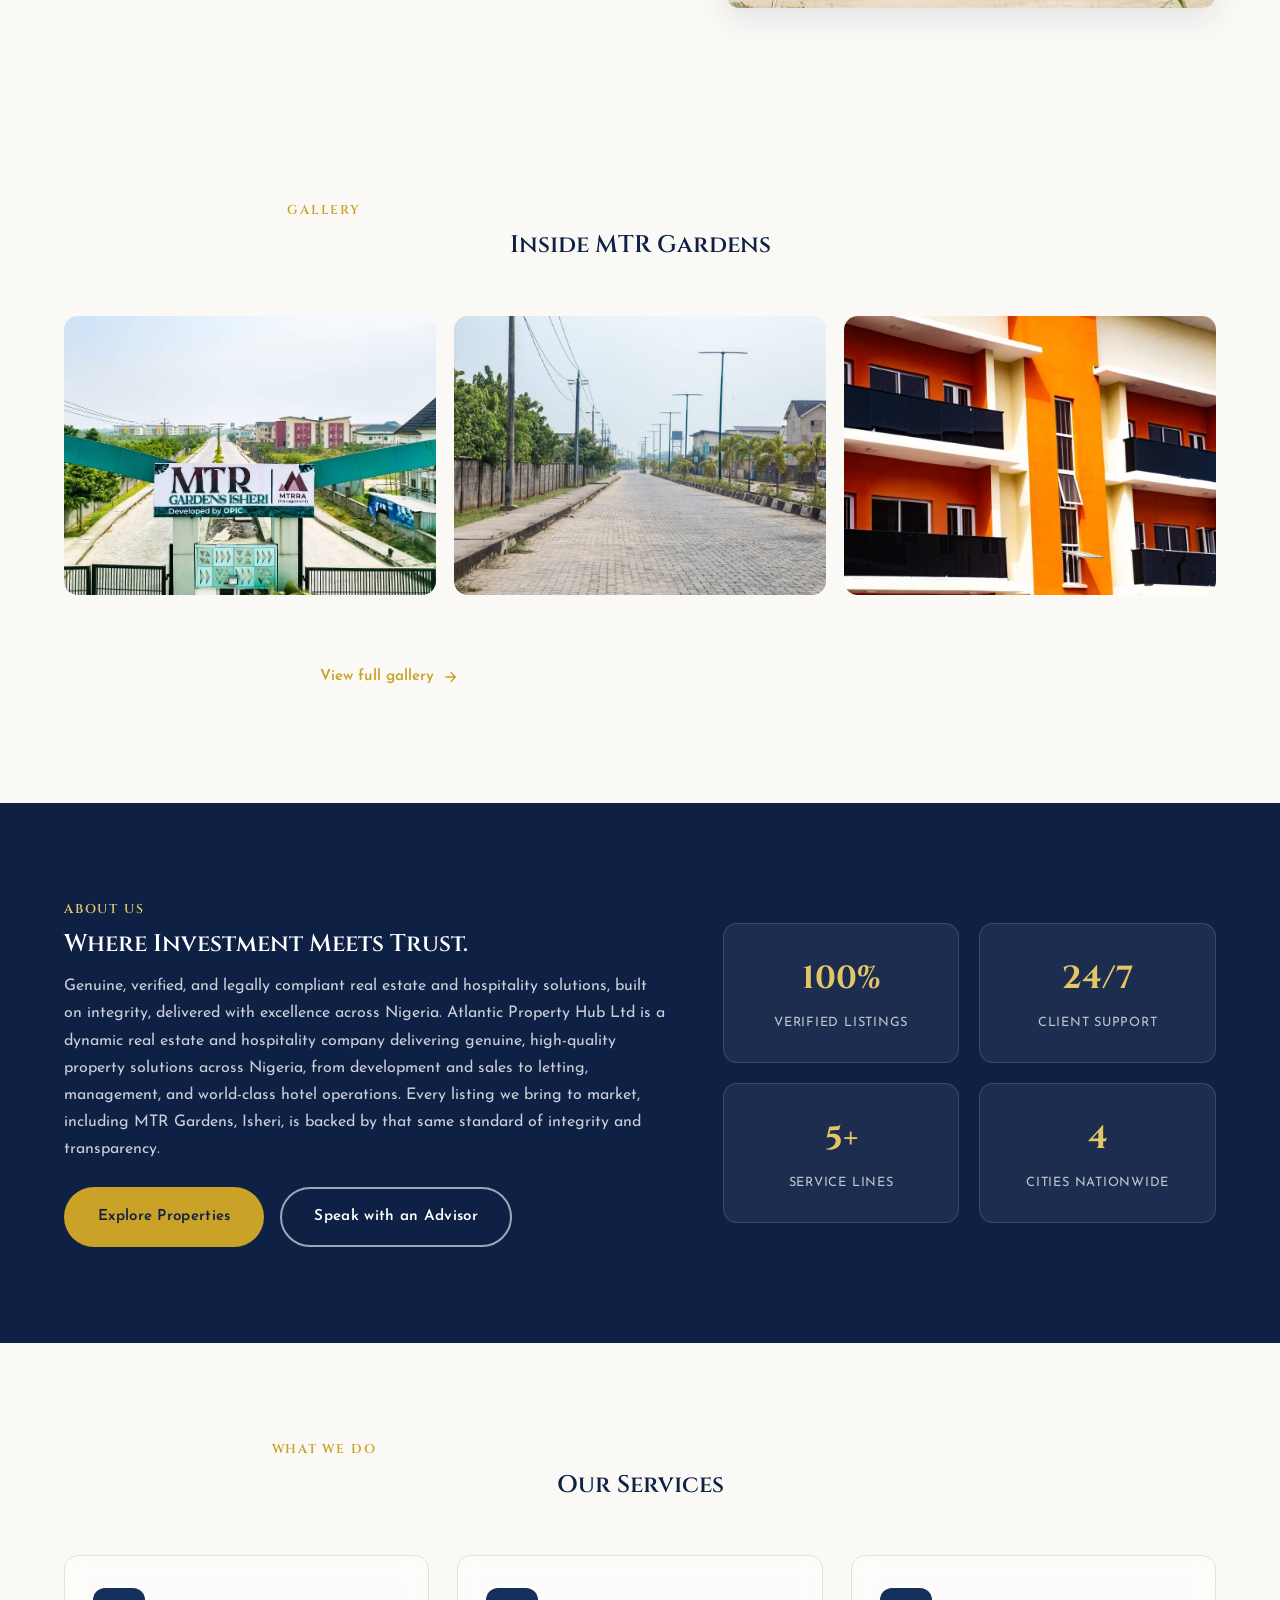
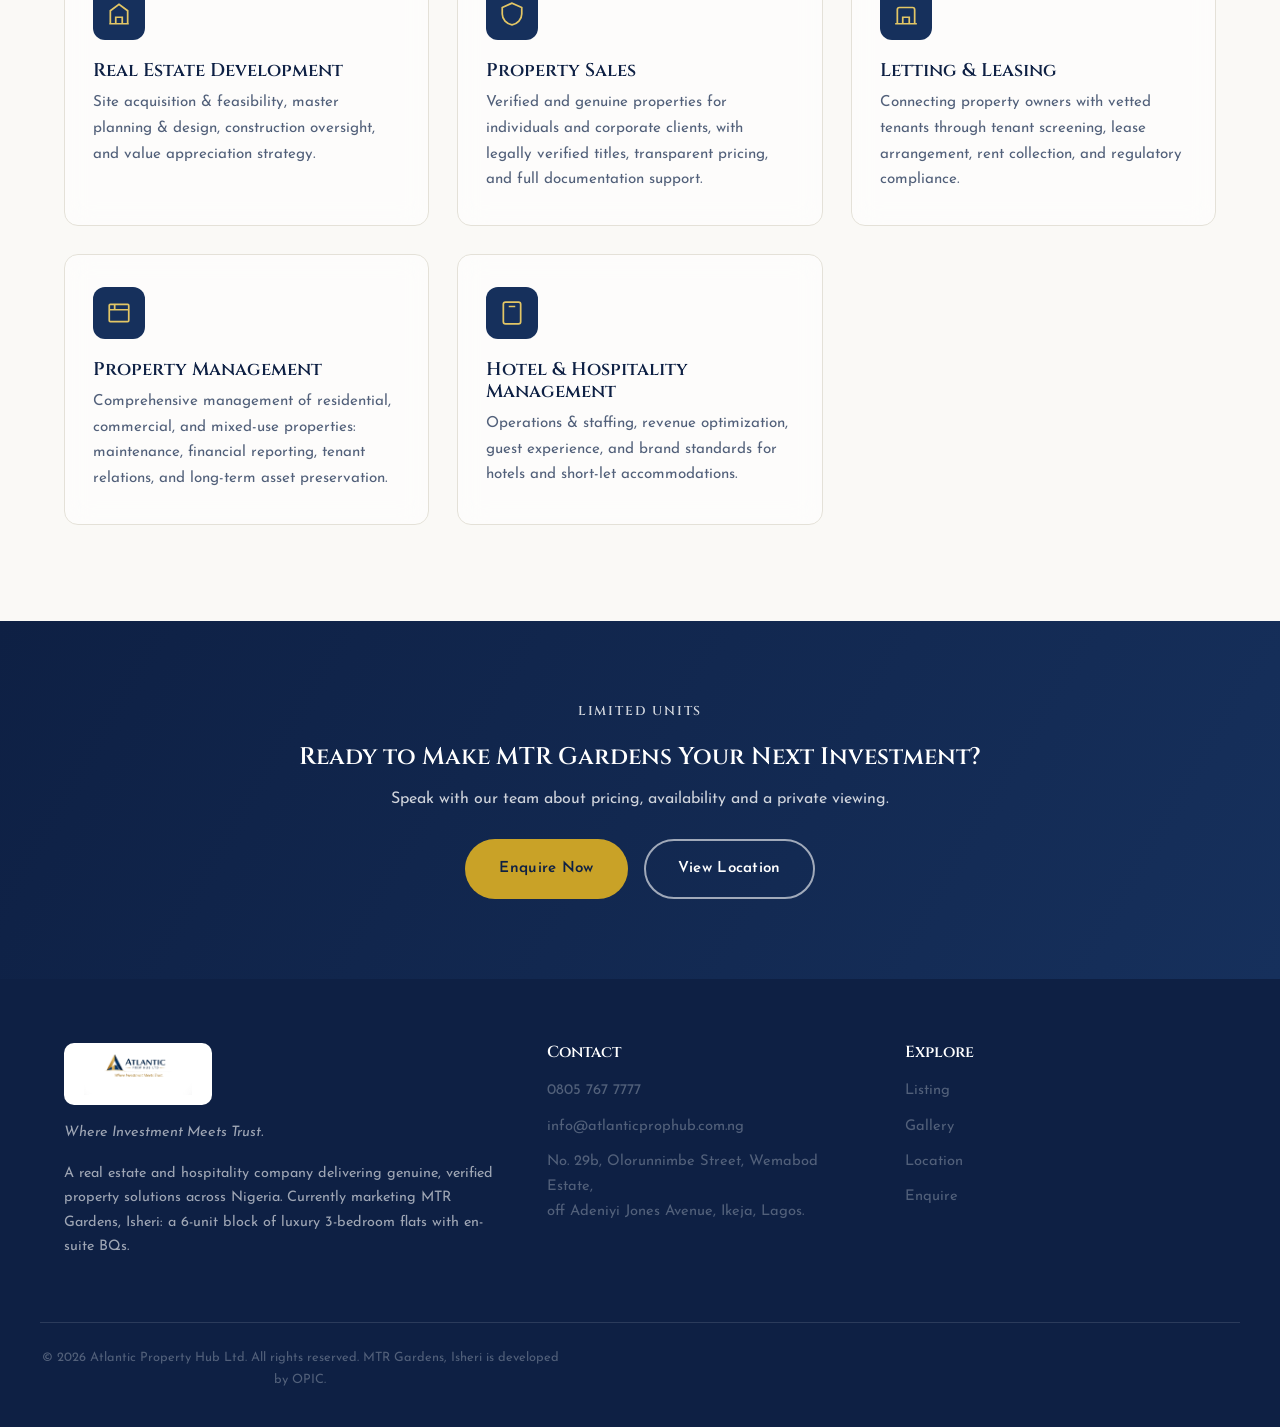
==== commit ebe70745: "Add "Welcome to Atlantic Property Hub" badge to the hero Small pill badge above the location/develop" ====
--- a/index.html
+++ b/index.html
@@ -52,6 +52,7 @@
     <div class="hero-overlay"></div>
 
     <div class="container hero-content">
+      <p class="hero-welcome reveal">Welcome to Atlantic Property Hub</p>
       <p class="eyebrow reveal">Isheri, Lagos . Developed by OPIC</p>
       <h1 class="reveal">Luxury Living<br>Awaits<span class="accent-dot">.</span></h1>
       <p class="hero-sub reveal">
--- a/css/styles.css
+++ b/css/styles.css
@@ -284,6 +284,19 @@
   background: linear-gradient(180deg, rgba(14,32,68,0.75) 0%, rgba(14,32,68,0.55) 45%, rgba(14,32,68,0.85) 100%);
 }
 .hero-content { position: relative; z-index: 2; padding-top: 80px; }
+.hero-welcome {
+  display: inline-flex;
+  align-items: center;
+  padding: 7px 18px;
+  border: 1px solid rgba(255, 255, 255, 0.35);
+  border-radius: 999px;
+  font-size: 0.78rem;
+  font-weight: 600;
+  letter-spacing: 0.1em;
+  text-transform: uppercase;
+  color: var(--white);
+  margin-bottom: 1.1em;
+}
 .eyebrow {
   text-transform: uppercase;
   letter-spacing: 0.18em;
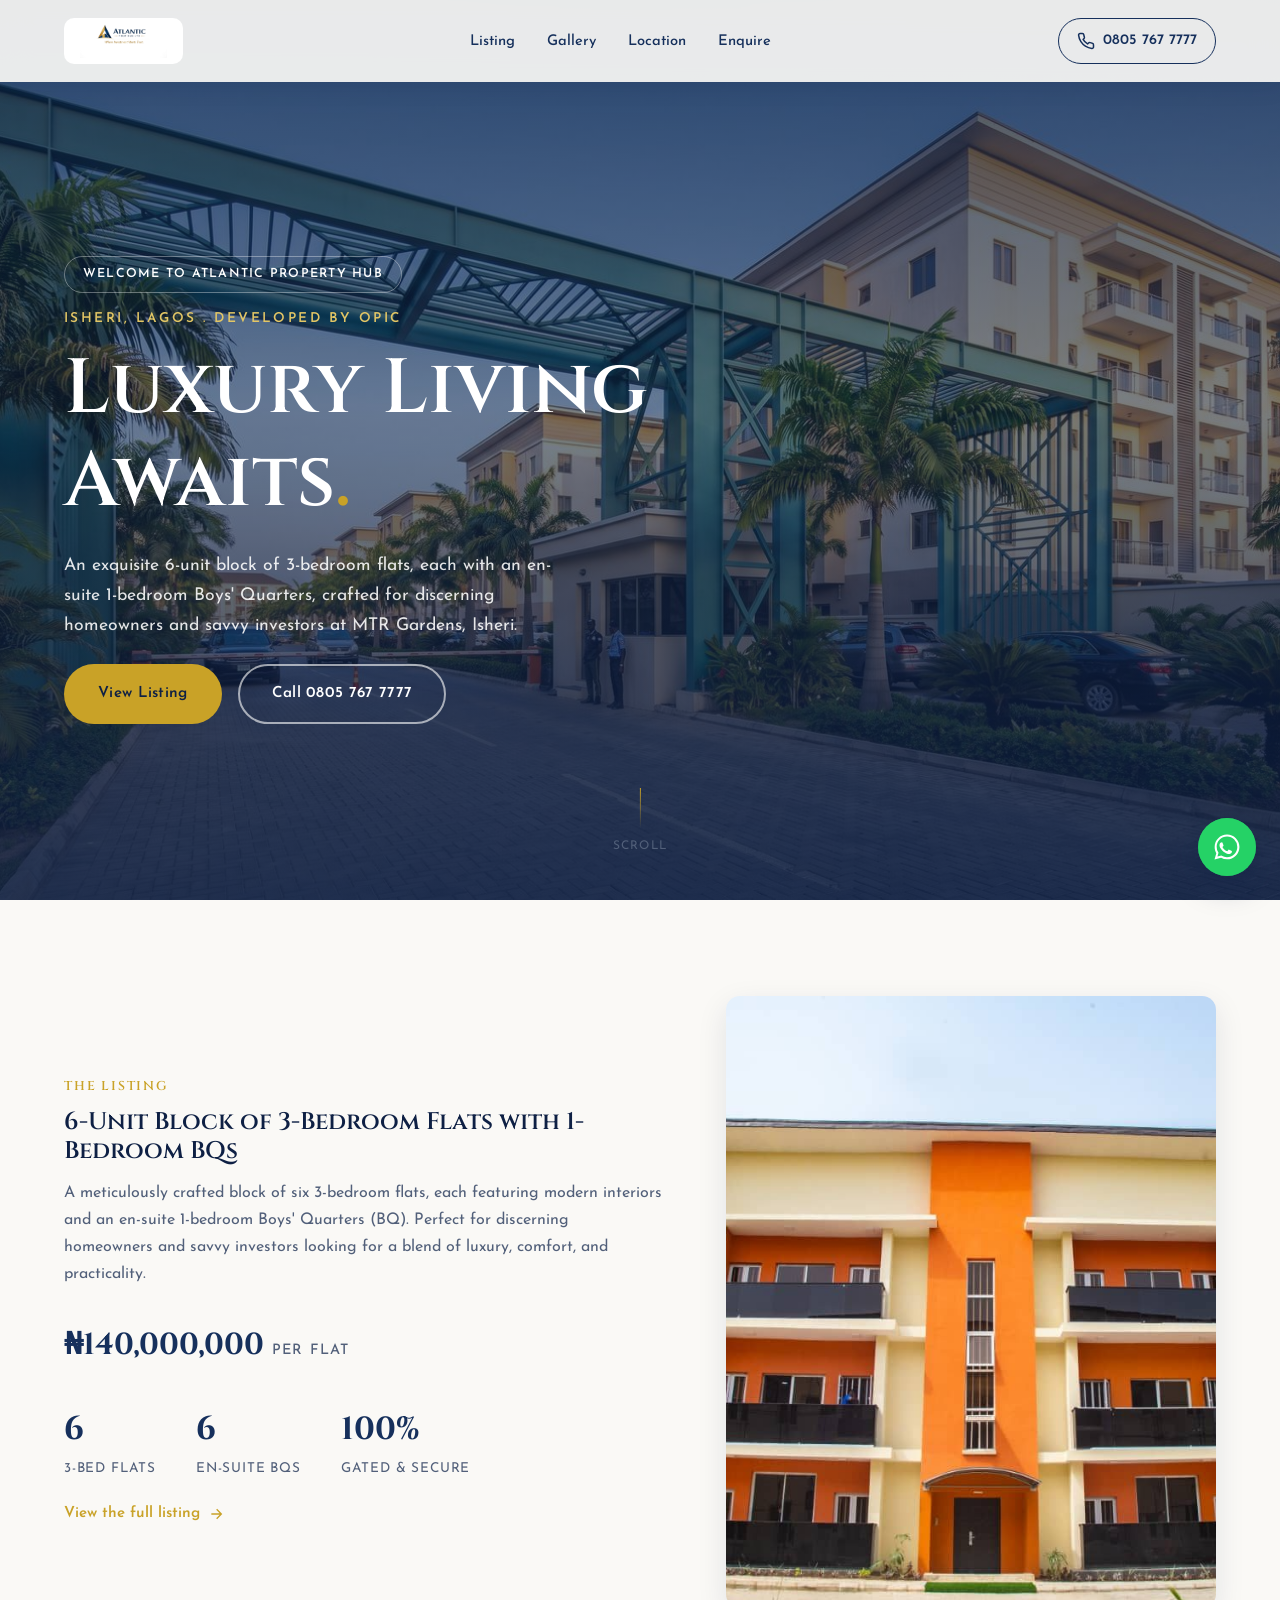
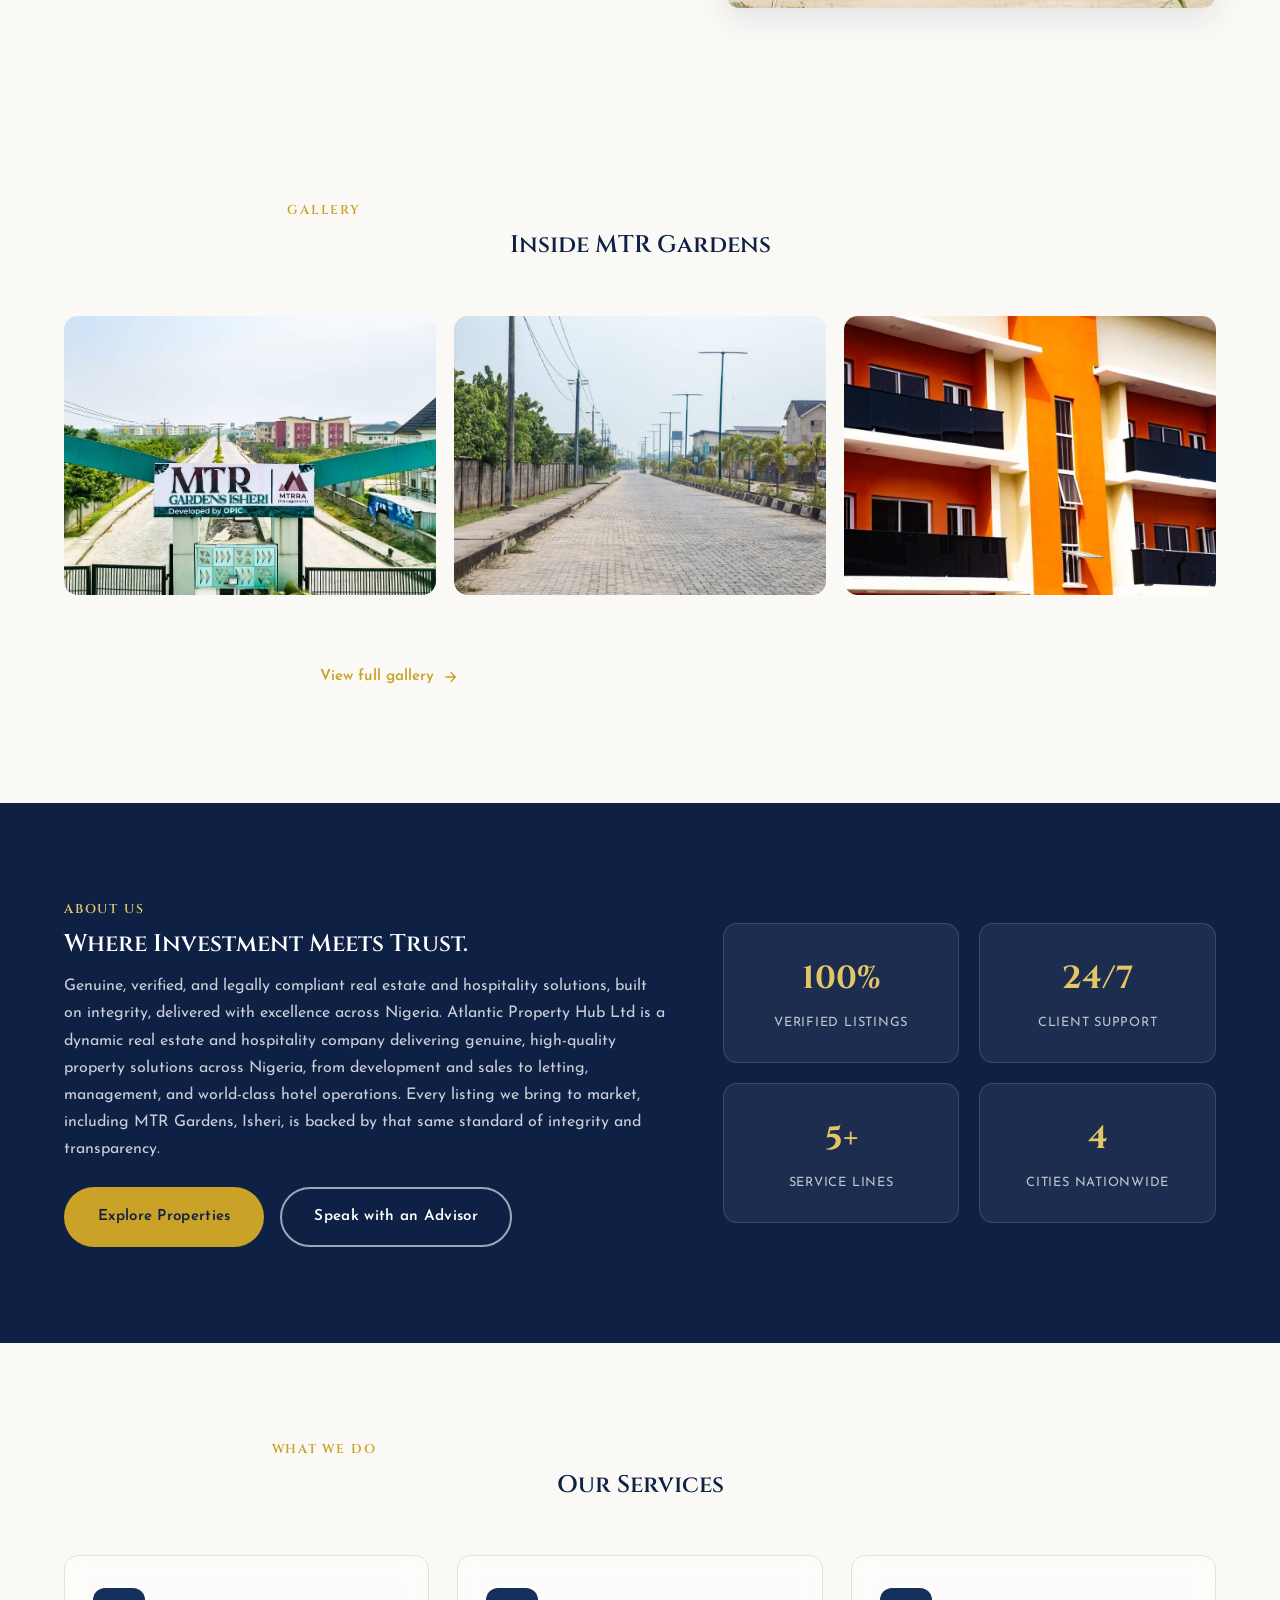
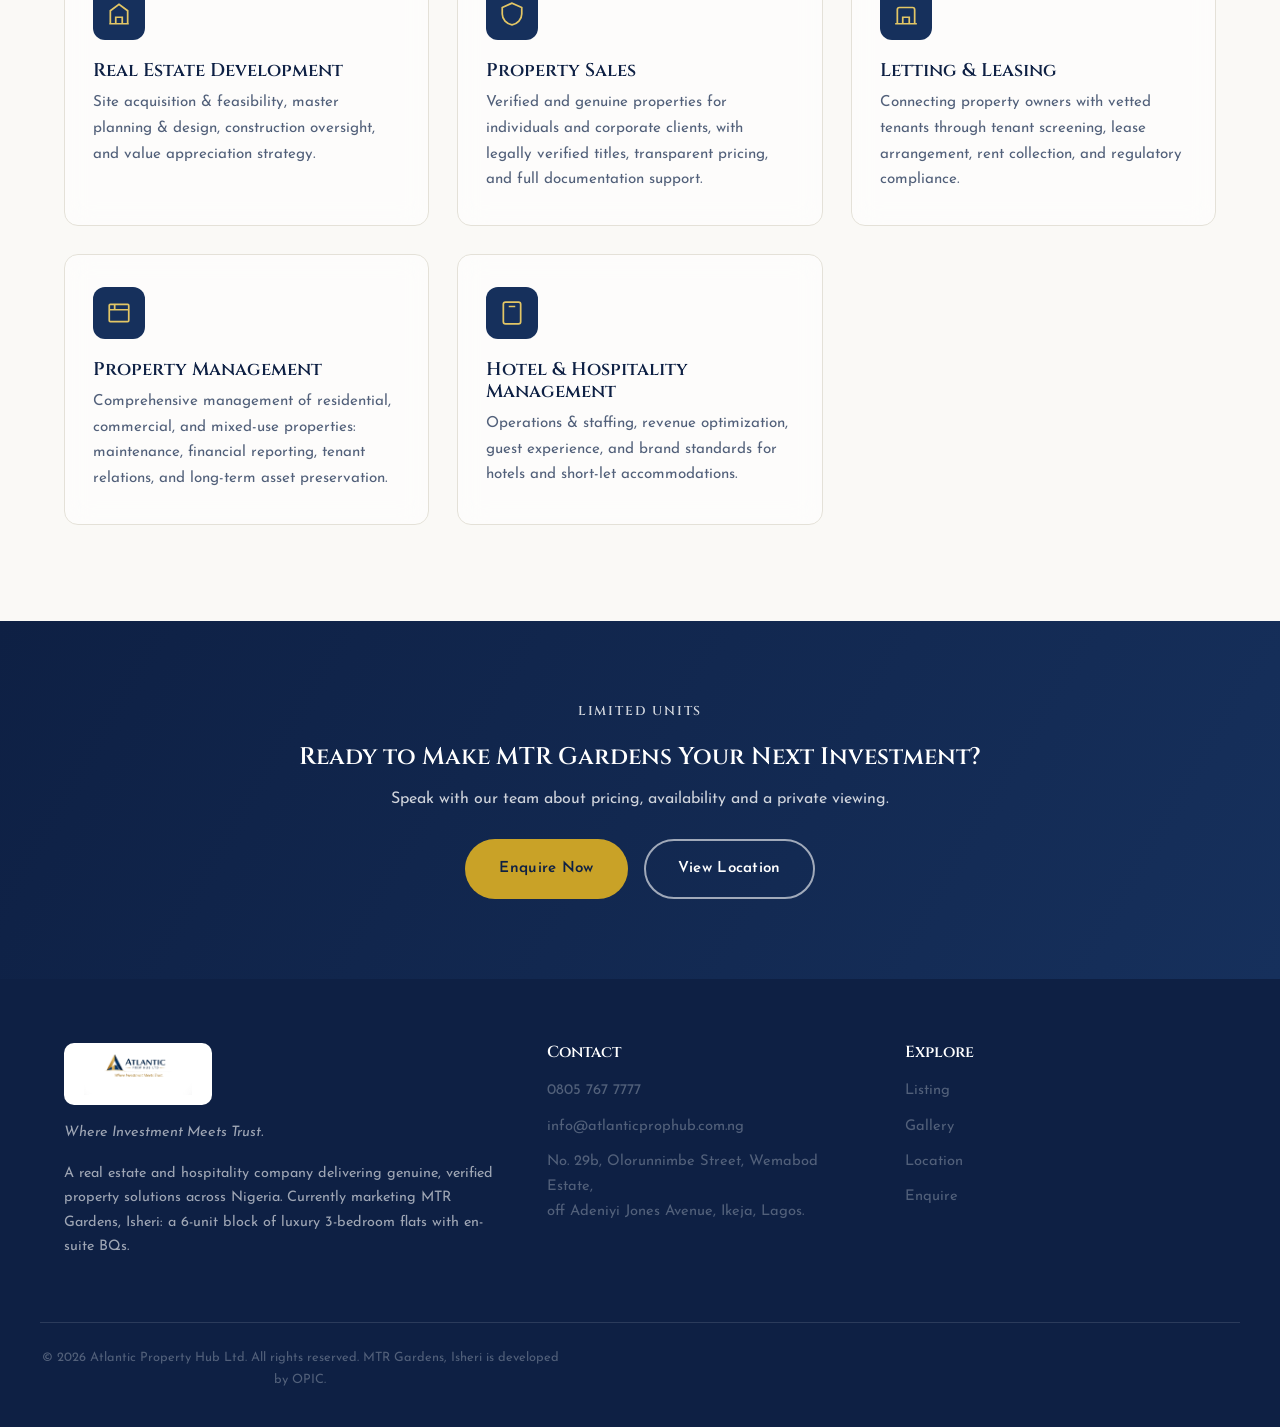
==== commit f69ef0ce: "Add WhatsApp chat button, favicon, and update tab titles - Floating WhatsApp button (fixed bottom-ri" ====
--- a/index.html
+++ b/index.html
@@ -3,8 +3,14 @@
 <head>
 <meta charset="UTF-8">
 <meta name="viewport" content="width=device-width, initial-scale=1.0">
-<title>MTR Gardens, Isheri: Luxury 3-Bedroom Flats for Sale | Atlantic Property Hub Ltd</title>
+<title>MTR Gardens, Isheri: Luxury 3-Bedroom Flats for Sale | Atlantic Property Hub Ltd - No. 1 Real Estate in Nigeria</title>
 <meta name="description" content="Exquisite 6-unit block of 3-bedroom flats with en-suite 1-bedroom BQs for sale at MTR Gardens, Isheri, Lagos. N140,000,000 per flat. Modern interiors, smart living features, secure gated estate.">
+<link rel="icon" href="images/favicon.ico" sizes="any">
+<link rel="icon" type="image/png" sizes="16x16" href="images/favicon-16.png">
+<link rel="icon" type="image/png" sizes="32x32" href="images/favicon-32.png">
+<link rel="icon" type="image/png" sizes="192x192" href="images/favicon-192.png">
+<link rel="icon" type="image/png" sizes="512x512" href="images/favicon-512.png">
+<link rel="apple-touch-icon" sizes="180x180" href="images/apple-touch-icon.png">
 <link rel="preconnect" href="https://fonts.googleapis.com">
 <link rel="preconnect" href="https://fonts.gstatic.com" crossorigin>
 <link href="https://fonts.googleapis.com/css2?family=Cinzel:wght@400;500;600;700&family=Josefin+Sans:wght@300;400;500;600;700&display=swap" rel="stylesheet">
@@ -255,6 +261,13 @@
 </footer>
 
 
+<a class="whatsapp-fab"
+   href="https://wa.me/2348057677777?text=Hi%20Atlantic%20Property%20Hub%2C%20I%27m%20interested%20in%20MTR%20Gardens%2C%20Isheri.%20Can%20you%20tell%20me%20more%3F"
+   target="_blank" rel="noopener" aria-label="Chat with us on WhatsApp">
+  <span class="whatsapp-fab-ping" aria-hidden="true"></span>
+  <svg viewBox="0 0 24 24" fill="currentColor" aria-hidden="true"><path d="M12.04 2C6.58 2 2.13 6.45 2.13 11.91c0 1.75.46 3.48 1.32 4.99L2 22l5.25-1.38a9.9 9.9 0 0 0 4.78 1.22h.01c5.46 0 9.91-4.45 9.91-9.91 0-2.65-1.03-5.14-2.9-7.01A9.86 9.86 0 0 0 12.04 2Zm0 1.67c2.19 0 4.25.85 5.79 2.4a8.2 8.2 0 0 1 2.41 5.83c0 4.55-3.7 8.25-8.25 8.25a8.3 8.3 0 0 1-4.2-1.15l-.3-.18-3.12.82.83-3.04-.2-.31a8.2 8.2 0 0 1-1.26-4.4c0-4.55 3.71-8.22 8.3-8.22Zm-4.55 4.7c-.16 0-.42.06-.64.31s-.85.83-.85 2.03.87 2.36 1 2.52 1.7 2.72 4.19 3.71c2.07.83 2.49.66 2.94.62.45-.04 1.45-.59 1.65-1.16.2-.57.2-1.06.14-1.16-.06-.1-.23-.16-.48-.29-.25-.12-1.45-.71-1.68-.8-.23-.08-.39-.12-.56.13-.16.25-.64.79-.78.95-.15.16-.29.18-.54.06s-1.07-.4-2.04-1.26c-.75-.67-1.26-1.5-1.4-1.75-.15-.25-.02-.39.11-.51.11-.11.25-.29.37-.44.12-.15.16-.25.24-.41.08-.17.04-.31-.02-.44-.06-.12-.56-1.4-.78-1.9-.2-.5-.4-.42-.56-.43Z"/></svg>
+</a>
+
 <script src="js/main.js"></script>
 </body>
 </html>
--- a/css/styles.css
+++ b/css/styles.css
@@ -815,3 +815,46 @@
 .cta-banner h2 { color: var(--white); }
 .cta-banner p { color: rgba(255,255,255,0.8); margin: 0 auto 1.6em; }
 .cta-banner .hero-cta { justify-content: center; }
+
+/* ---------- WhatsApp chat button ---------- */
+.whatsapp-fab {
+  position: fixed;
+  right: 24px;
+  bottom: 24px;
+  z-index: 150;
+  width: 58px;
+  height: 58px;
+  border-radius: 50%;
+  background: #25D366;
+  color: #fff;
+  display: flex;
+  align-items: center;
+  justify-content: center;
+  box-shadow: 0 10px 30px rgba(14, 32, 68, 0.35);
+  transition: transform var(--dur) var(--ease), box-shadow var(--dur) var(--ease);
+}
+.whatsapp-fab:hover {
+  transform: translateY(-3px) scale(1.05);
+  box-shadow: 0 14px 36px rgba(14, 32, 68, 0.45);
+  color: #fff;
+}
+.whatsapp-fab svg { width: 30px; height: 30px; position: relative; z-index: 1; }
+.whatsapp-fab-ping {
+  position: absolute;
+  inset: 0;
+  border-radius: 50%;
+  background: #25D366;
+  opacity: 0.6;
+  animation: whatsappPing 2.2s ease-out infinite;
+}
+@keyframes whatsappPing {
+  0% { transform: scale(1); opacity: 0.55; }
+  100% { transform: scale(1.7); opacity: 0; }
+}
+@media (prefers-reduced-motion: reduce) {
+  .whatsapp-fab-ping { animation: none; display: none; }
+}
+@media (max-width: 560px) {
+  .whatsapp-fab { right: 16px; bottom: 16px; width: 52px; height: 52px; }
+  .whatsapp-fab svg { width: 26px; height: 26px; }
+}
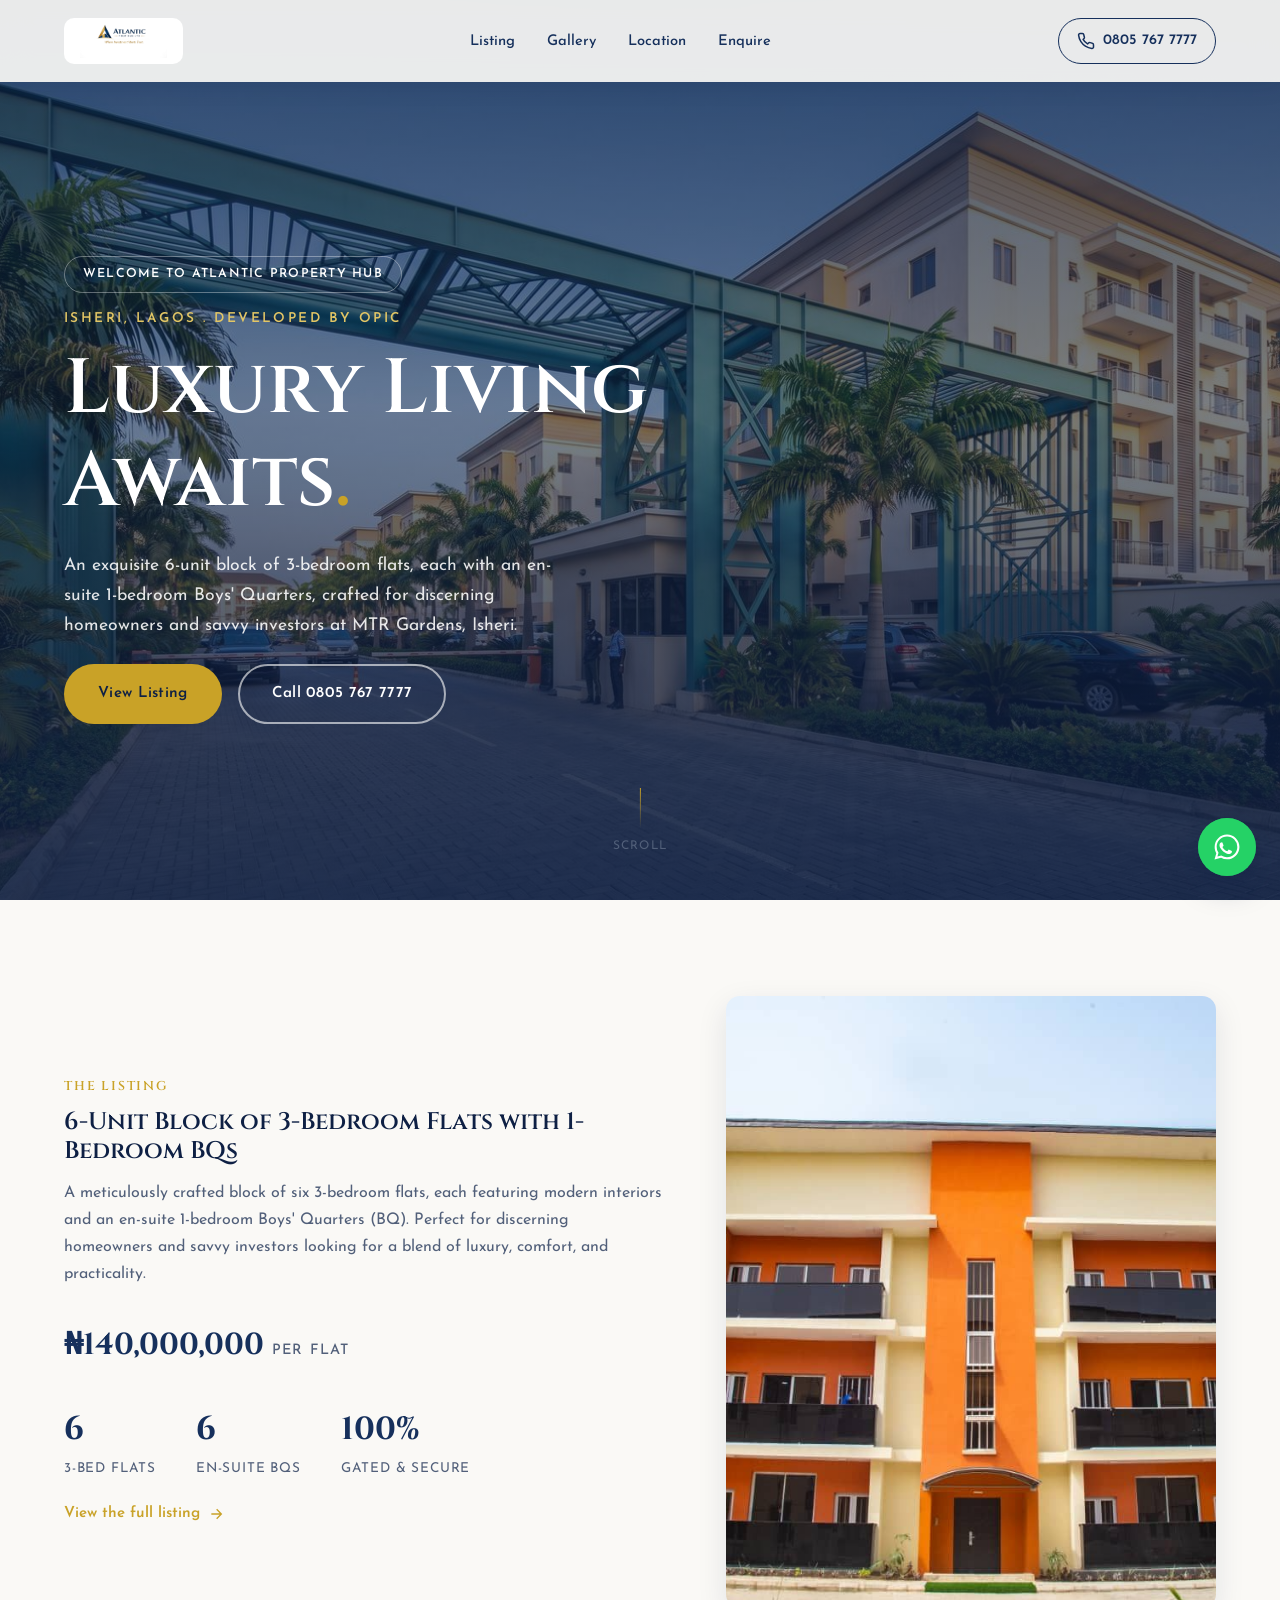
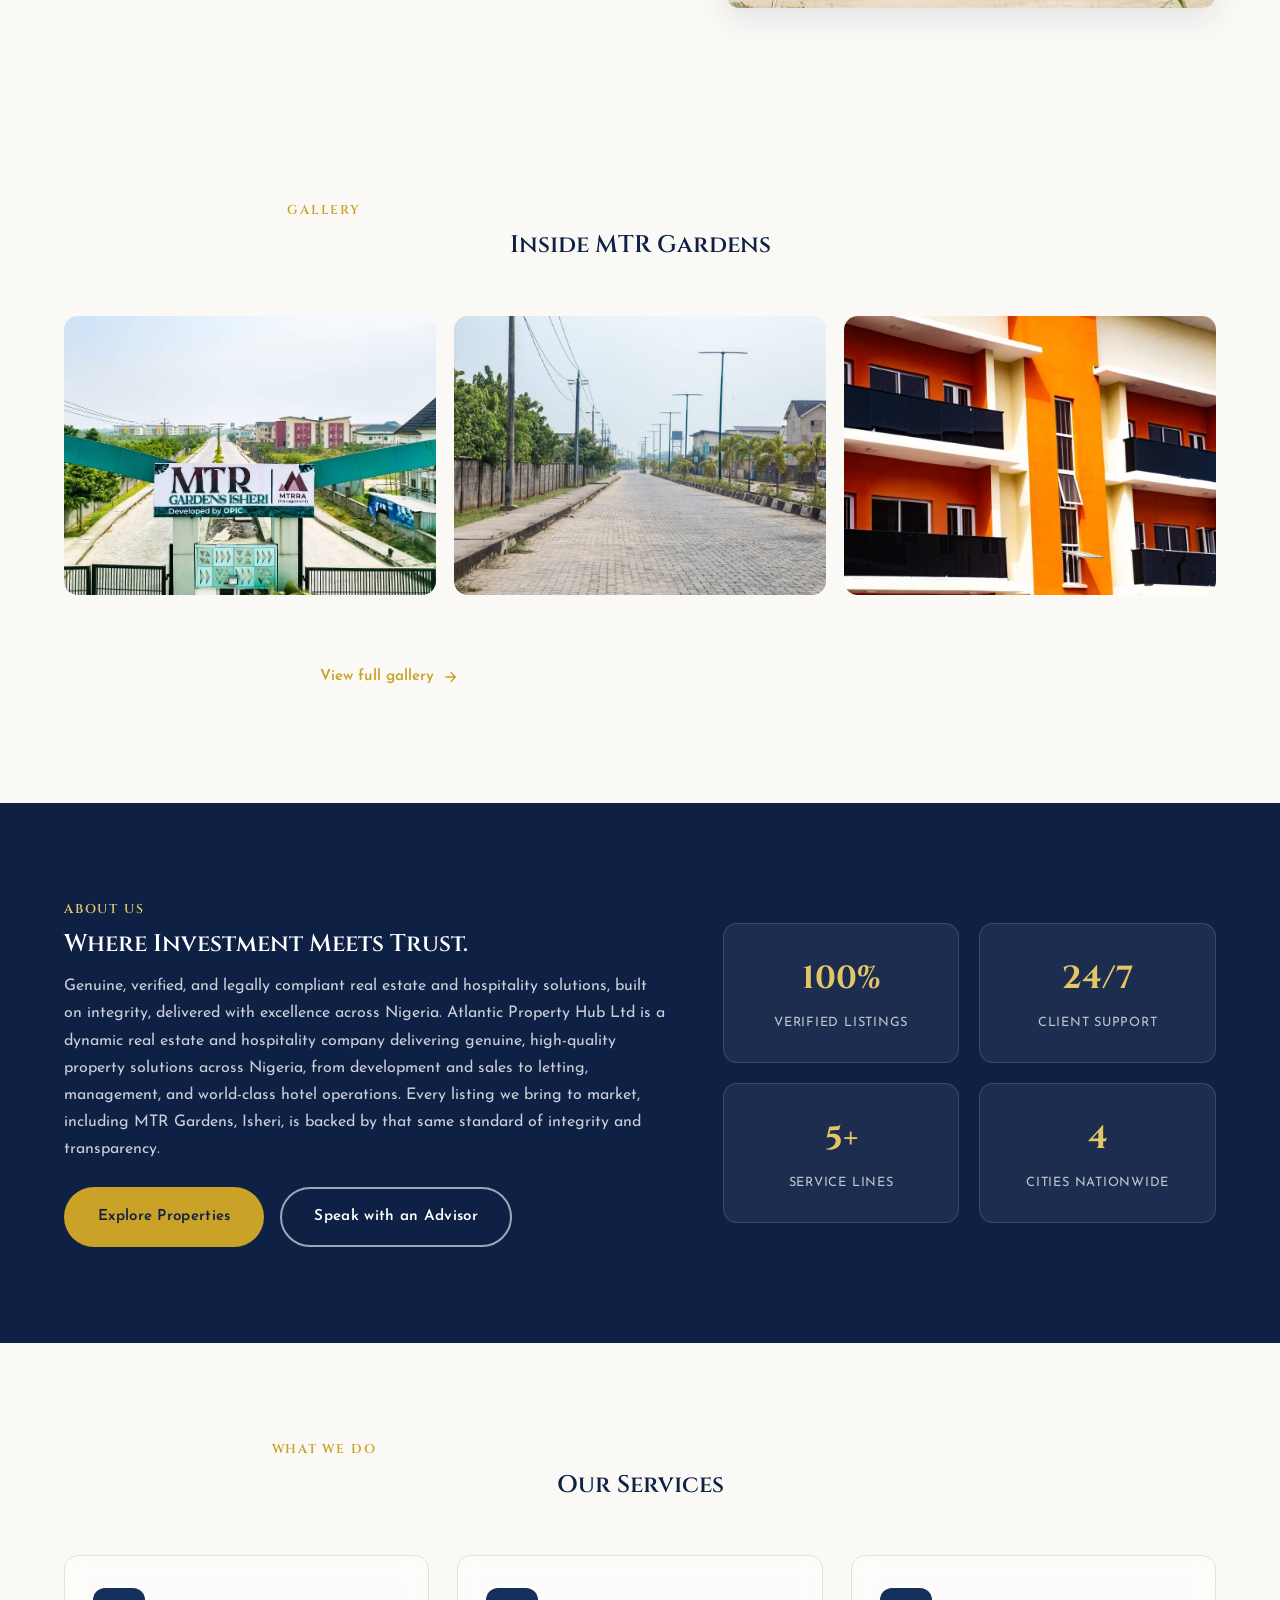
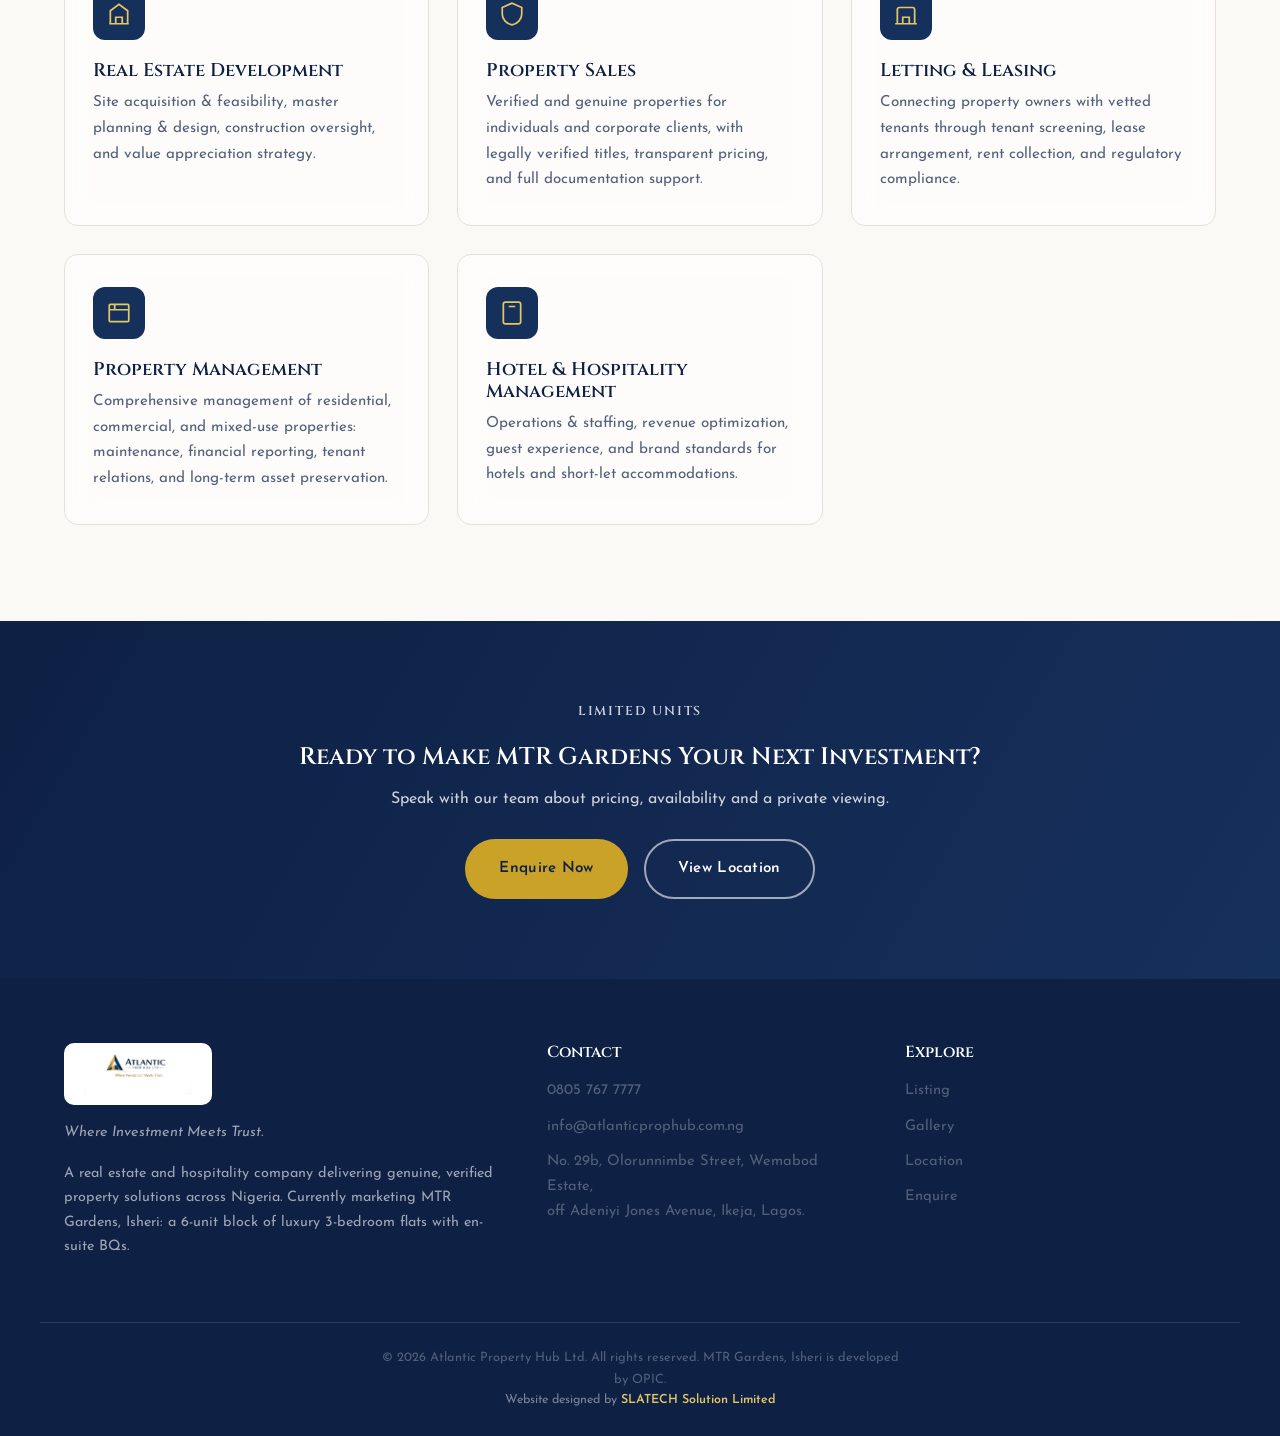
==== commit ffeb2826: "Add SLATECH Solution Limited design credit to footer Links to slatech.com.ng (new tab, rel=noopener)" ====
--- a/index.html
+++ b/index.html
@@ -22,17 +22,17 @@
 
 <header class="site-header" id="siteHeader">
   <div class="container header-inner">
-    <a href="index.html" class="brand">
+    <a href="/" class="brand">
       <span class="brand-logo-chip">
         <img src="images/logo.png" alt="Atlantic Property Hub Ltd — Where Investment Meets Trust" class="brand-logo">
       </span>
     </a>
 
     <nav class="main-nav" id="mainNav" aria-label="Primary">
-      <a href="listing.html">Listing</a>
-      <a href="gallery.html">Gallery</a>
-      <a href="location.html">Location</a>
-      <a href="contact.html">Enquire</a>
+      <a href="listing">Listing</a>
+      <a href="gallery">Gallery</a>
+      <a href="location">Location</a>
+      <a href="contact">Enquire</a>
     </nav>
 
     <div class="header-actions">
@@ -67,7 +67,7 @@
         savvy investors at MTR Gardens, Isheri.
       </p>
       <div class="hero-cta reveal">
-        <a href="listing.html" class="btn btn-gold">View Listing</a>
+        <a href="listing" class="btn btn-gold">View Listing</a>
         <a href="tel:+2348057677777" class="btn btn-ghost">Call 0805 767 7777</a>
       </div>
     </div>
@@ -96,7 +96,7 @@
           <div class="stat"><span class="stat-num">6</span><span class="stat-label">En-suite BQs</span></div>
           <div class="stat"><span class="stat-num">100%</span><span class="stat-label">Gated &amp; Secure</span></div>
         </div>
-        <a href="listing.html" class="teaser-link">
+        <a href="listing" class="teaser-link">
           View the full listing
           <svg viewBox="0 0 24 24" fill="none" stroke="currentColor" stroke-width="2"><path d="M5 12h14M13 5l7 7-7 7"/></svg>
         </a>
@@ -114,12 +114,12 @@
       <h2 class="center reveal">Inside MTR Gardens</h2>
 
       <div class="teaser-gallery">
-        <a href="gallery.html" class="reveal"><img src="images/peoperty_1/prop-01.jpg" alt="MTR Gardens, Isheri entrance gate, developed by OPIC" loading="lazy"></a>
-        <a href="gallery.html" class="reveal"><img src="images/peoperty_1/prop-03.jpg" alt="Paved, interlocked estate street lined with palm trees and street lighting" loading="lazy"></a>
-        <a href="gallery.html" class="reveal"><img src="images/peoperty_1/prop-04.jpg" alt="Close-up of orange and cream balconies with black glass balustrades" loading="lazy"></a>
+        <a href="gallery" class="reveal"><img src="images/peoperty_1/prop-01.jpg" alt="MTR Gardens, Isheri entrance gate, developed by OPIC" loading="lazy"></a>
+        <a href="gallery" class="reveal"><img src="images/peoperty_1/prop-03.jpg" alt="Paved, interlocked estate street lined with palm trees and street lighting" loading="lazy"></a>
+        <a href="gallery" class="reveal"><img src="images/peoperty_1/prop-04.jpg" alt="Close-up of orange and cream balconies with black glass balustrades" loading="lazy"></a>
       </div>
       <p class="section-footer-link">
-        <a href="gallery.html" class="teaser-link">
+        <a href="gallery" class="teaser-link">
           View full gallery
           <svg viewBox="0 0 24 24" fill="none" stroke="currentColor" stroke-width="2"><path d="M5 12h14M13 5l7 7-7 7"/></svg>
         </a>
@@ -145,8 +145,8 @@
           transparency.
         </p>
         <div class="hero-cta">
-          <a href="listing.html" class="btn btn-gold">Explore Properties</a>
-          <a href="contact.html" class="btn btn-ghost">Speak with an Advisor</a>
+          <a href="listing" class="btn btn-gold">Explore Properties</a>
+          <a href="contact" class="btn btn-ghost">Speak with an Advisor</a>
         </div>
       </div>
       <div class="trust-stats reveal">
@@ -222,8 +222,8 @@
       <h2 class="reveal">Ready to Make MTR Gardens Your Next Investment?</h2>
       <p>Speak with our team about pricing, availability and a private viewing.</p>
       <div class="hero-cta">
-        <a href="contact.html" class="btn btn-gold">Enquire Now</a>
-        <a href="location.html" class="btn btn-ghost">View Location</a>
+        <a href="contact" class="btn btn-gold">Enquire Now</a>
+        <a href="location" class="btn btn-ghost">View Location</a>
       </div>
     </div>
   </section>
@@ -249,14 +249,15 @@
     </div>
     <div class="footer-col">
       <h4>Explore</h4>
-      <p><a href="listing.html">Listing</a></p>
-      <p><a href="gallery.html">Gallery</a></p>
-      <p><a href="location.html">Location</a></p>
-      <p><a href="contact.html">Enquire</a></p>
+      <p><a href="listing">Listing</a></p>
+      <p><a href="gallery">Gallery</a></p>
+      <p><a href="location">Location</a></p>
+      <p><a href="contact">Enquire</a></p>
     </div>
   </div>
   <div class="container footer-bottom">
     <p>&copy; <span id="year"></span> Atlantic Property Hub Ltd. All rights reserved. MTR Gardens, Isheri is developed by OPIC.</p>
+    <p class="design-credit">Website designed by <a href="https://slatech.com.ng" target="_blank" rel="noopener">SLATECH Solution Limited</a></p>
   </div>
 </footer>
 
--- a/css/styles.css
+++ b/css/styles.css
@@ -744,6 +744,10 @@
 .footer-col p { margin-bottom: 0.7em; font-size: 0.92rem; }
 .footer-col a:hover { color: var(--gold-light); }
 .footer-bottom { padding: 24px 0; text-align: center; font-size: 0.8rem; color: rgba(255,255,255,0.5); }
+.footer-bottom p { margin: 0 auto; }
+.design-credit { margin-top: 6px; font-size: 0.78rem; color: rgba(255,255,255,0.45); }
+.design-credit a { color: var(--gold-light); font-weight: 600; transition: color var(--dur) var(--ease); }
+.design-credit a:hover { color: var(--gold); }
 @media (max-width: 760px) { .footer-inner { grid-template-columns: 1fr; gap: 32px; } }
 
 /* ---------- Page hero (subpages) ---------- */
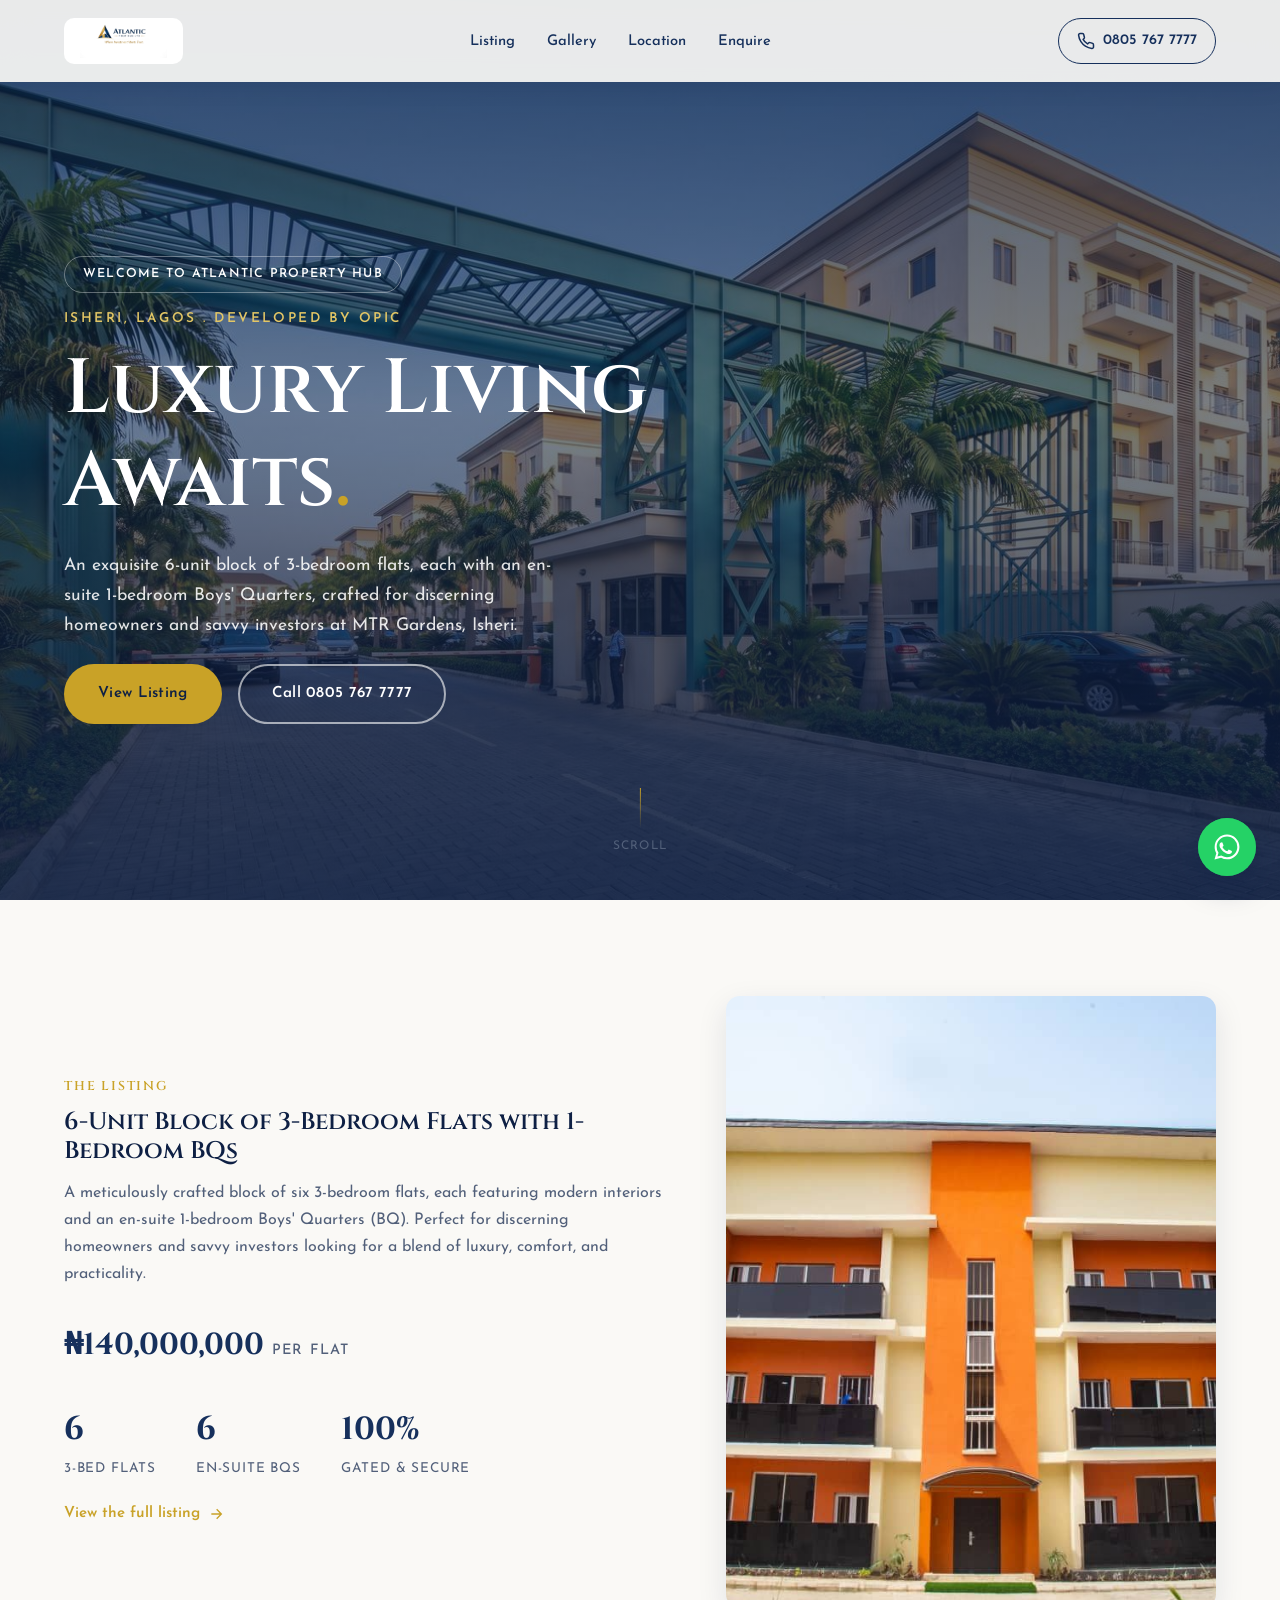
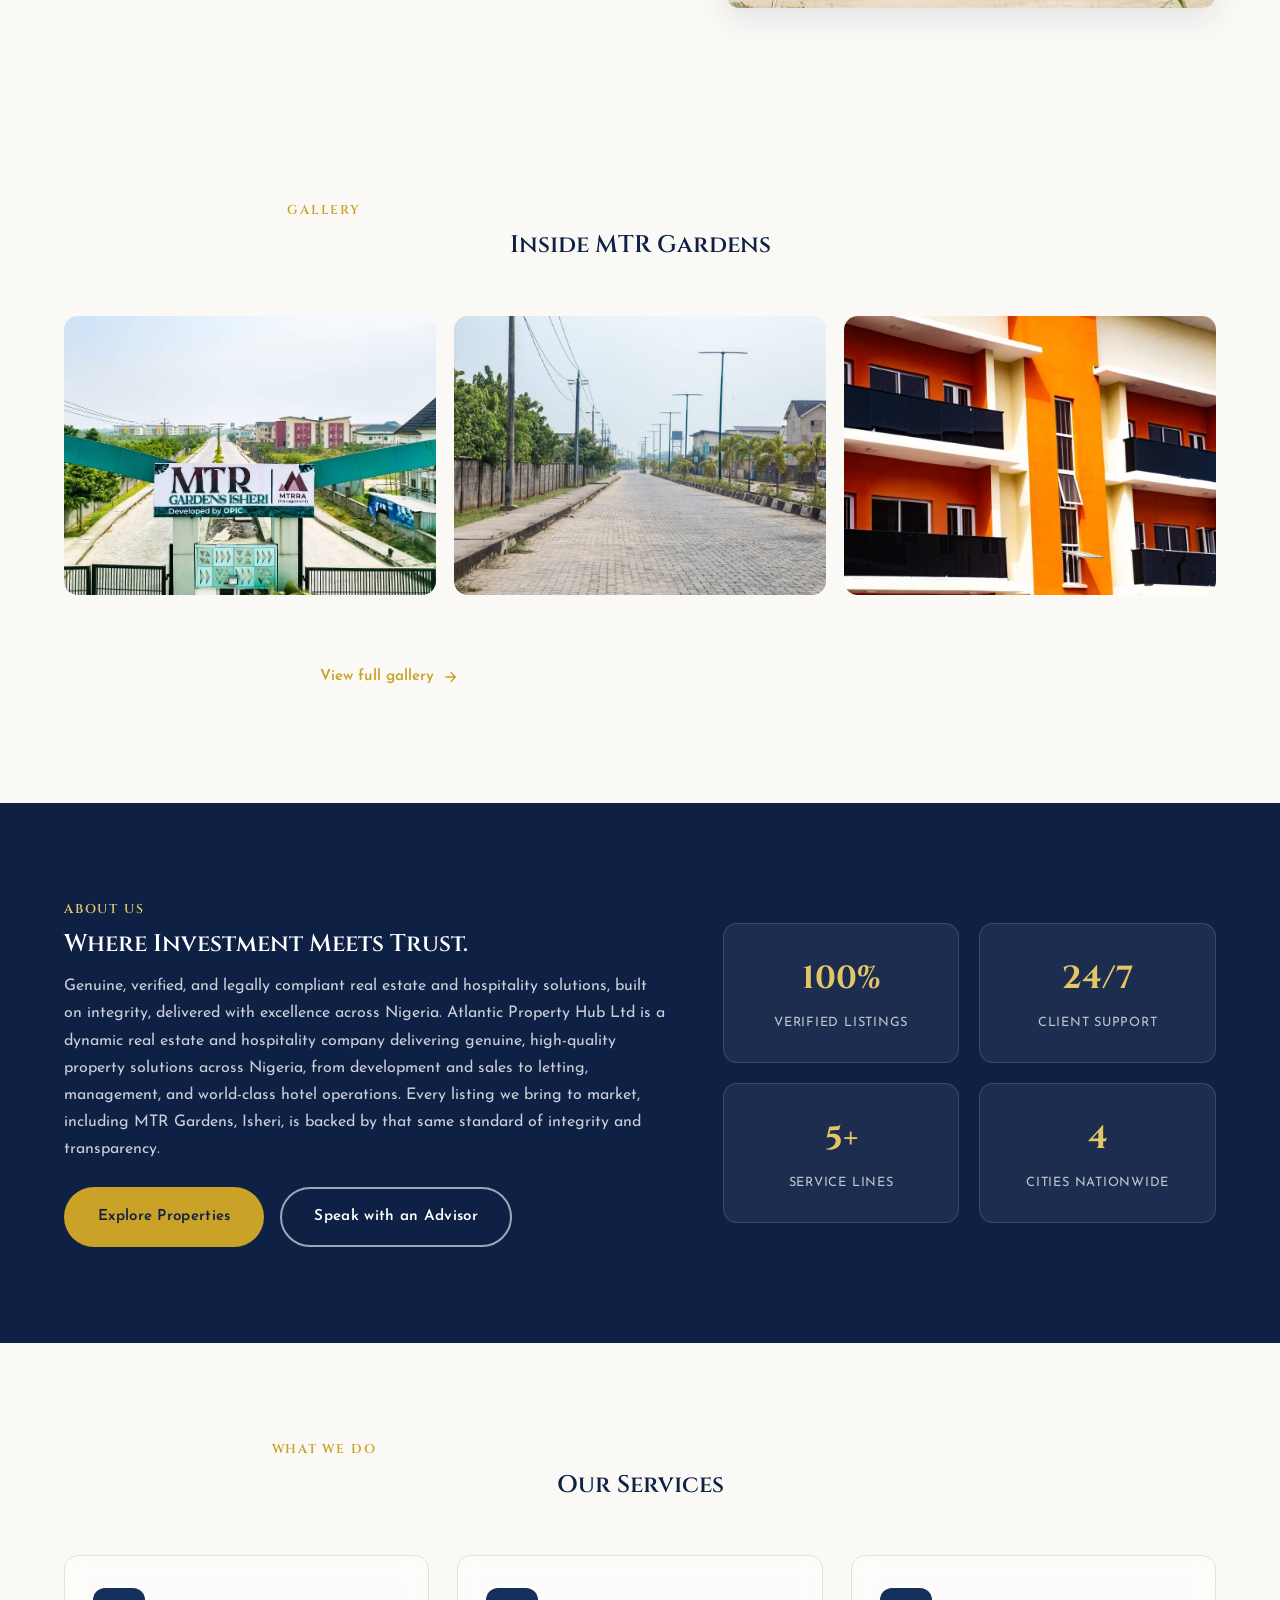
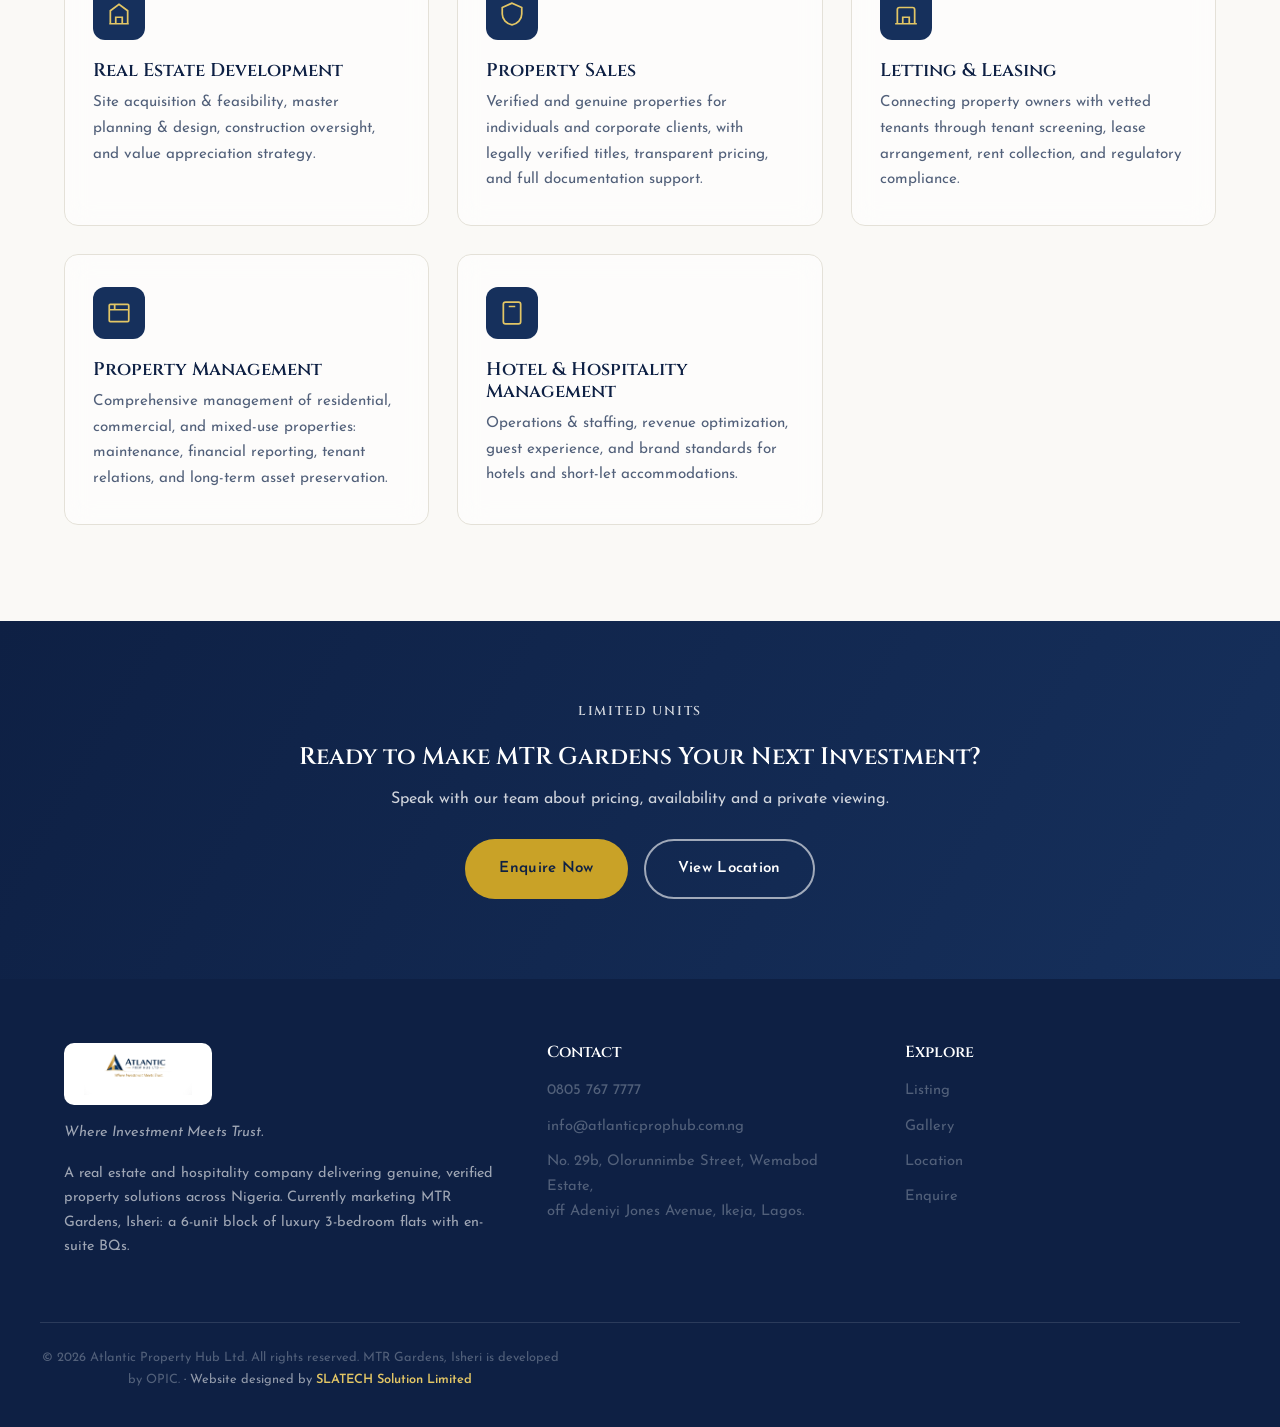
==== commit 598c8739: "Put SLATECH design credit on the same footer line as the copyright Co-Authored-By: Claude Opus 4.8 <" ====
--- a/index.html
+++ b/index.html
@@ -256,8 +256,7 @@
     </div>
   </div>
   <div class="container footer-bottom">
-    <p>&copy; <span id="year"></span> Atlantic Property Hub Ltd. All rights reserved. MTR Gardens, Isheri is developed by OPIC.</p>
-    <p class="design-credit">Website designed by <a href="https://slatech.com.ng" target="_blank" rel="noopener">SLATECH Solution Limited</a></p>
+    <p>&copy; <span id="year"></span> Atlantic Property Hub Ltd. All rights reserved. MTR Gardens, Isheri is developed by OPIC. <span class="design-credit">&middot; Website designed by <a href="https://slatech.com.ng" target="_blank" rel="noopener">SLATECH Solution Limited</a></span></p>
   </div>
 </footer>
 
--- a/css/styles.css
+++ b/css/styles.css
@@ -744,8 +744,7 @@
 .footer-col p { margin-bottom: 0.7em; font-size: 0.92rem; }
 .footer-col a:hover { color: var(--gold-light); }
 .footer-bottom { padding: 24px 0; text-align: center; font-size: 0.8rem; color: rgba(255,255,255,0.5); }
-.footer-bottom p { margin: 0 auto; }
-.design-credit { margin-top: 6px; font-size: 0.78rem; color: rgba(255,255,255,0.45); }
+.design-credit { color: rgba(255,255,255,0.55); }
 .design-credit a { color: var(--gold-light); font-weight: 600; transition: color var(--dur) var(--ease); }
 .design-credit a:hover { color: var(--gold); }
 @media (max-width: 760px) { .footer-inner { grid-template-columns: 1fr; gap: 32px; } }
